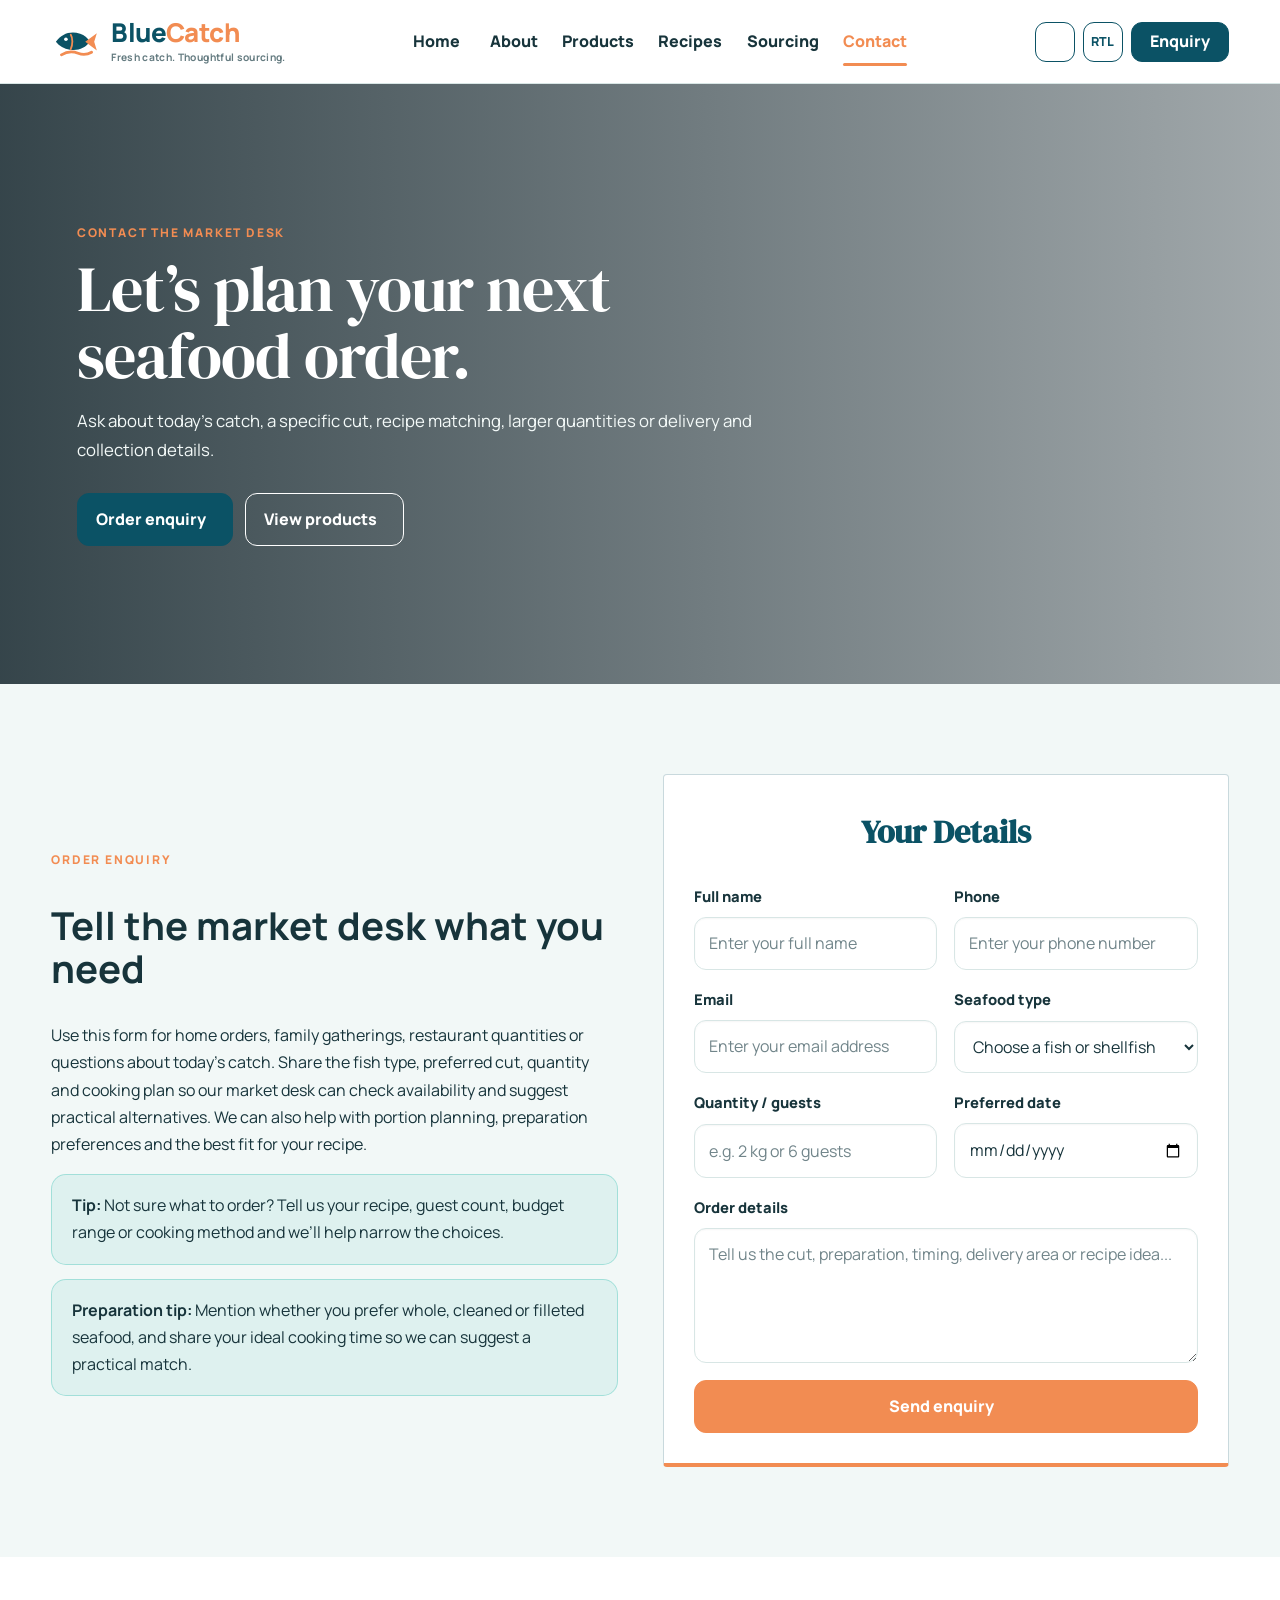
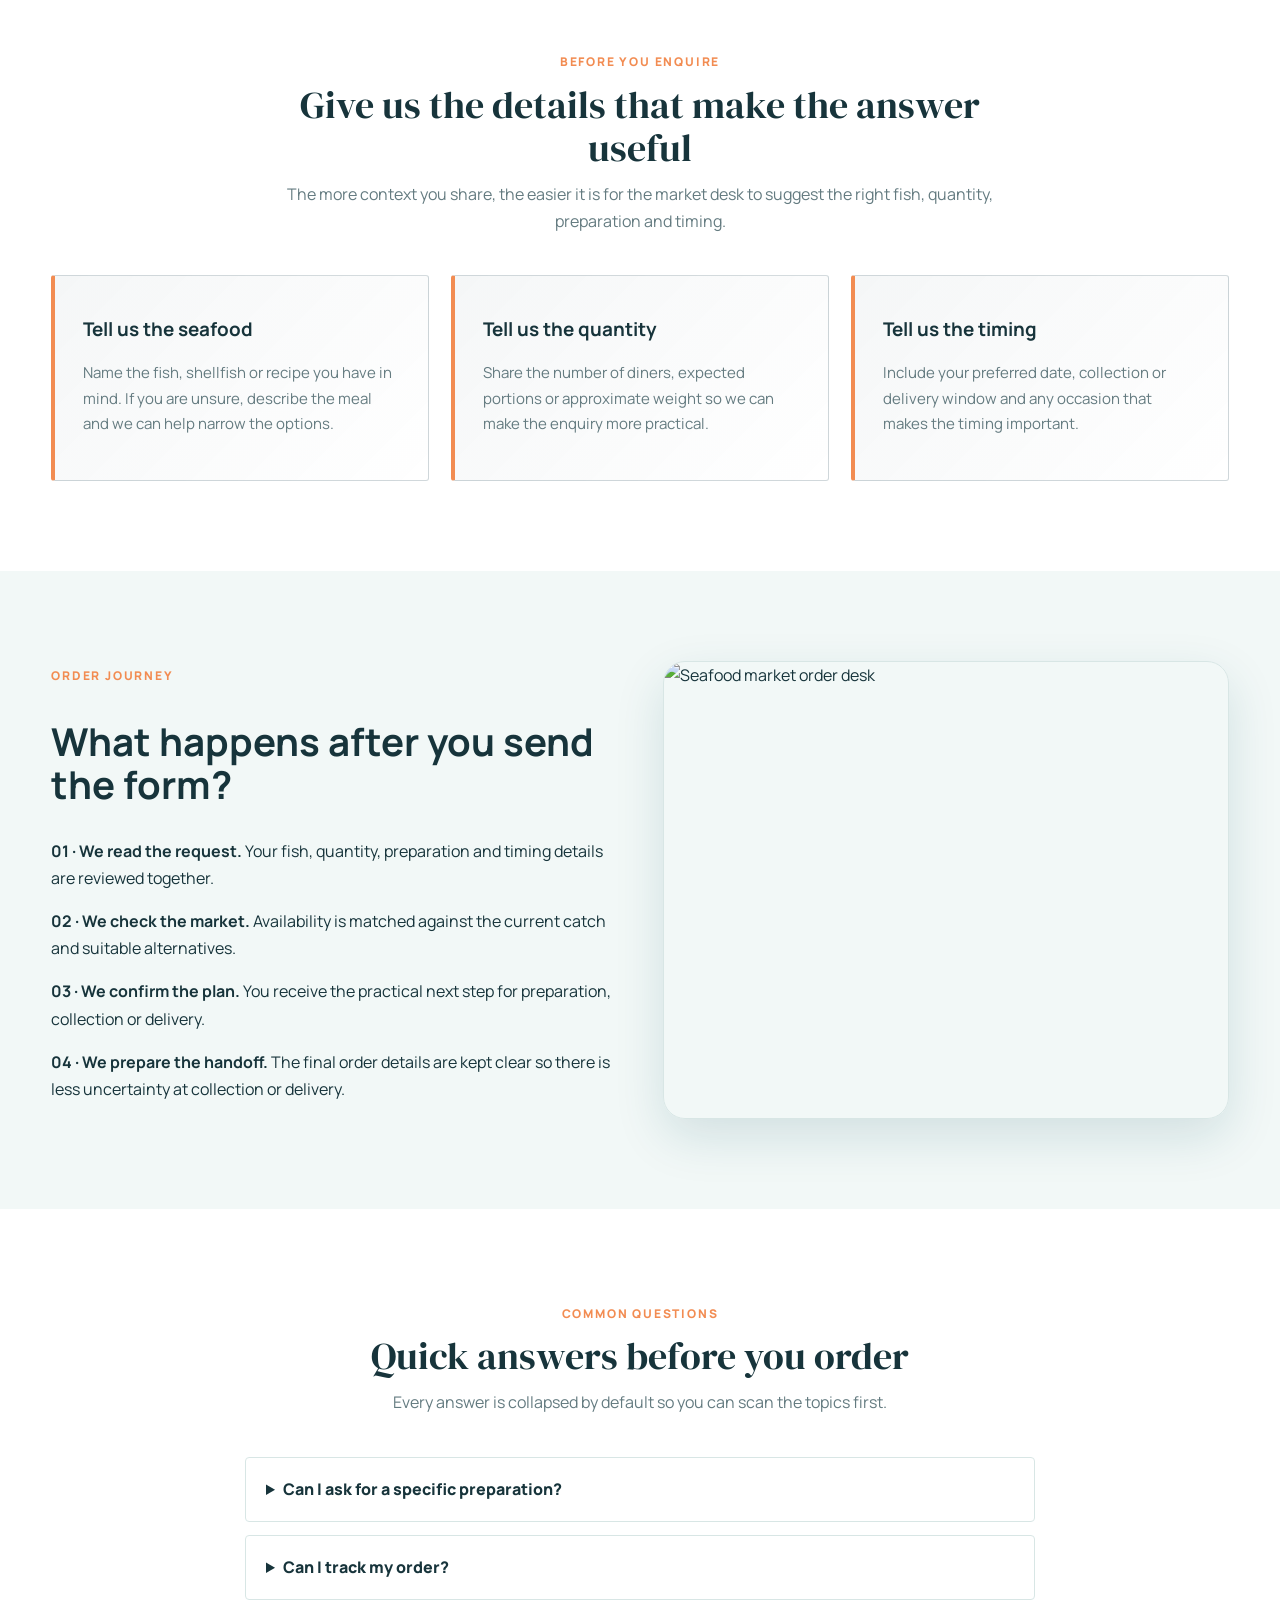
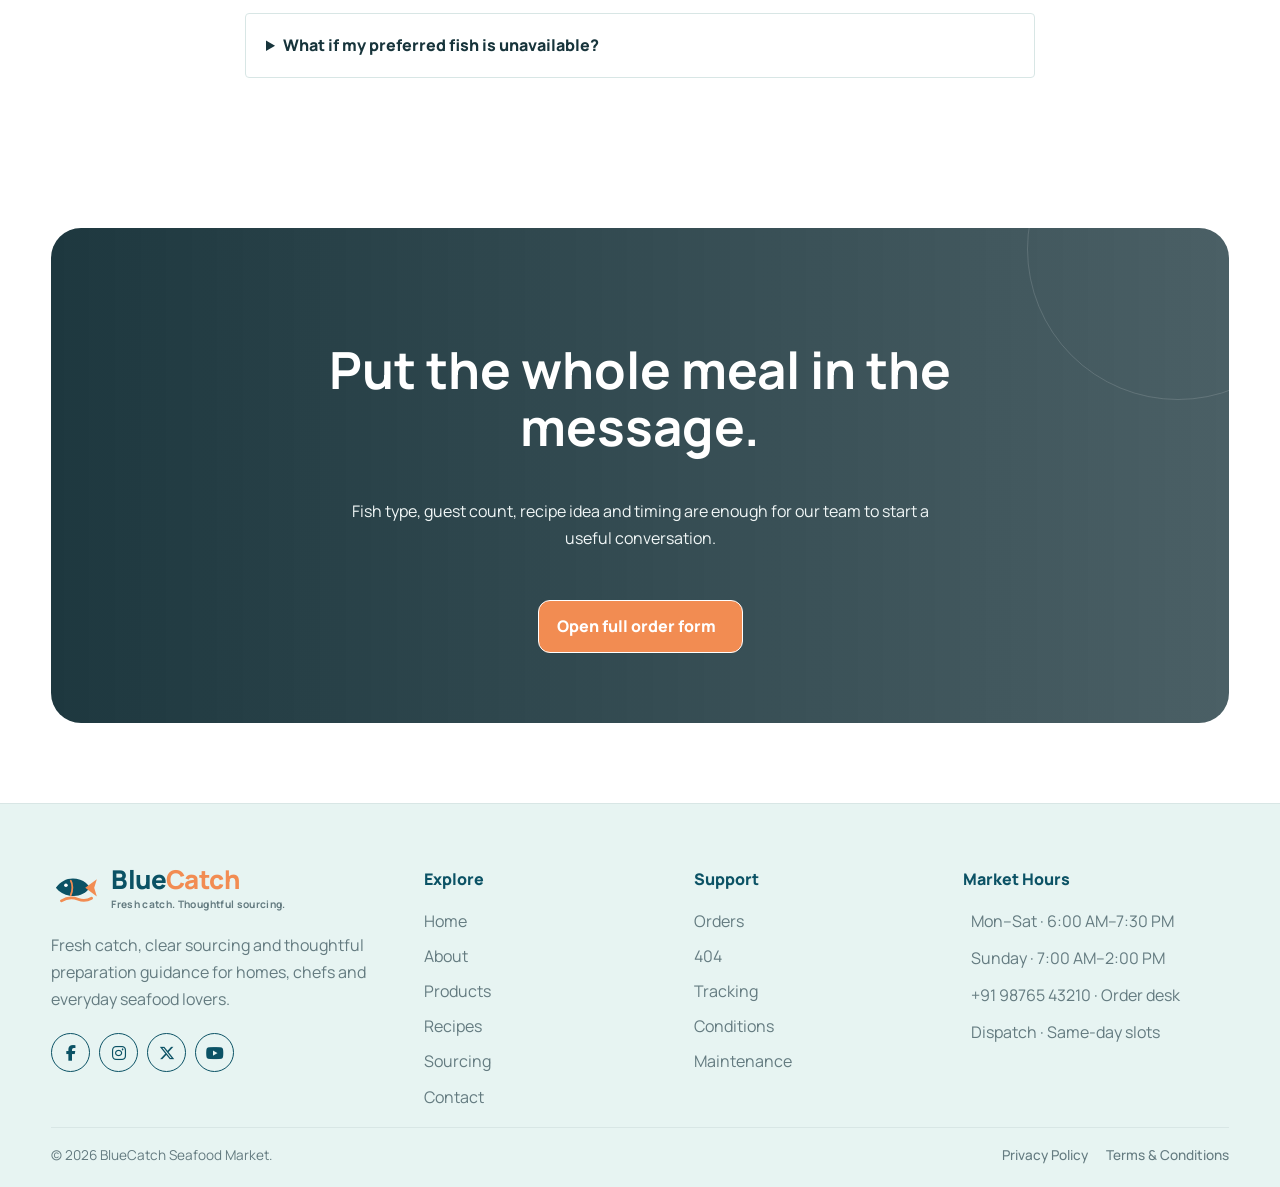
==== contact.html @ 833cfbc2 "first commit" ====
<!doctype html><html lang="en"><head><meta charset="utf-8"><meta name="viewport" content="width=device-width,initial-scale=1"><title>Contact and Enquiry | BlueCatch</title><meta name="description" content="BlueCatch fresh seafood and fish market."><link rel="preconnect" href="https://fonts.googleapis.com"><link href="https://fonts.googleapis.com/css2?family=Manrope:wght@400;500;600;700;800&family=DM+Serif+Display&display=swap" rel="stylesheet"><link rel="stylesheet" href="https://cdnjs.cloudflare.com/ajax/libs/font-awesome/6.7.2/css/all.min.css"><link rel="stylesheet" href="contact.css"></head><body><header class="site-header"><div class="container navbar">
<a class="brand" href="index.html" aria-label="BlueCatch home"><span class="logo-mark" aria-hidden="true"><svg class="brand-fish" viewBox="0 0 72 52" role="img" aria-label="BlueCatch fish and wave"><path d="M7 25.8C15.4 14.2 27.8 9.5 42 14.1C48.1 16 52.6 20 56 25.8C49.5 34.8 39.1 39.1 27.2 37.2C18.8 35.9 11.9 31.9 7 25.8Z" fill="var(--primary)"/><path d="M49.3 25.8L66 13.5L62.2 25.8L66 38.1Z" fill="var(--secondary)"/><circle cx="21.5" cy="22" r="2.6" fill="#fff"/><path d="M15 44.5C23 39.5 31.4 39.2 39 42.2C46.1 45 52.1 44.4 58.5 40.7" fill="none" stroke="var(--secondary)" stroke-width="4" stroke-linecap="round"/><path d="M28.5 15.5C31.5 20.4 31.5 29.5 28.4 36.4" fill="none" stroke="var(--secondary)" stroke-width="2.6" stroke-linecap="round"/></svg></span><span class="brand-copy"><span class="brand-name"><span class="brand-blue">Blue</span><span class="brand-catch">Catch</span></span><span class="brand-subtitle">Fresh catch. Thoughtful sourcing.</span></span></a>
<nav aria-label="Primary navigation"><ul class="nav-list"><li class="dropdown"><a class="nav-link dropbtn" href="index.html">Home <i data-lucide="chevron-down"></i></a><div class="dropdown-menu"><a href="index.html">Home 1</a><a href="home2.html">Home 2</a></div></li><li><a class="nav-link" href="about.html">About</a></li><li><a class="nav-link" href="products.html">Products</a></li><li><a class="nav-link" href="recipes.html">Recipes</a></li><li><a class="nav-link" href="sourcing.html">Sourcing</a></li><li><a class="nav-link" href="contact.html">Contact</a></li></ul></nav>
<div class="header-actions"><button class="icon-btn theme-only" data-theme aria-label="Switch to dark mode"><i data-lucide="moon"></i></button><button class="icon-btn rtl-only" data-rtl aria-label="Switch to RTL"><span class="rtl-text">RTL</span></button><a class="btn btn-primary desktop-only header-order" href="booking.html">Enquiry</a><button class="menu-btn" aria-label="Open menu"><i data-lucide="menu"></i></button></div></div>
<div class="mobile-menu"><a href="index.html">Home 1</a><a href="home2.html">Home 2</a><a href="about.html">About</a><a href="products.html">Products</a><a href="recipes.html">Recipes</a><a href="sourcing.html">Sourcing</a><a href="contact.html">Contact</a><a href="booking.html" class="btn btn-primary">Enquiry</a></div></header><section class="hero hero-left" style="background-image:url('https://images.unsplash.com/photo-1510130387422-82bed34b37e9?auto=format&fit=crop&w=1800&q=88')"><div class="container hero-content"><div class="eyebrow">Contact the market desk</div><h1>Let’s plan your next seafood order.</h1><p>Ask about today’s catch, a specific cut, recipe matching, larger quantities or delivery and collection details.</p><div class="actions"><a class="btn btn-primary" href="booking.html">Order enquiry <i data-lucide="arrow-right"></i></a><a class="btn btn-hero-outline" href="products.html">View products <i data-lucide="arrow-right"></i></a></div></div></section><section class="section alt"><div class="container grid-2"><div><div class="eyebrow">Order enquiry</div><h2>Tell the market desk what you need</h2><p>Use this form for home orders, family gatherings, restaurant quantities or questions about today’s catch. Share the fish type, preferred cut, quantity and cooking plan so our market desk can check availability and suggest practical alternatives. We can also help with portion planning, preparation preferences and the best fit for your recipe.</p><div class="notice"><strong>Tip:</strong> Not sure what to order? Tell us your recipe, guest count, budget range or cooking method and we’ll help narrow the choices.</div><div class="notice contact-tip-followup"><strong>Preparation tip:</strong> Mention whether you prefer whole, cleaned or filleted seafood, and share your ideal cooking time so we can suggest a practical match.</div></div><form class="card card-body contact-enquiry-form" action="#" method="post"><h3 class="form-title">Your Details</h3><div class="form-grid"><div class="form-group"><label for="name">Full name</label><input id="name" name="name" type="text" placeholder="Enter your full name" autocomplete="name" required></div><div class="form-group"><label for="phone">Phone</label><input id="phone" name="phone" type="tel" placeholder="Enter your phone number" autocomplete="tel" required></div><div class="form-group"><label for="email">Email</label><input id="email" name="email" type="email" placeholder="Enter your email address" autocomplete="email"></div><div class="form-group"><label for="type">Seafood type</label><select id="type" name="type"><option>Choose a fish or shellfish</option><option>Mackerel</option><option>Pomfret</option><option>Seabass</option><option>Prawns</option><option>Not sure yet</option></select></div><div class="form-group"><label for="qty">Quantity / guests</label><input id="qty" name="quantity" type="text" placeholder="e.g. 2 kg or 6 guests"></div><div class="form-group"><label for="date">Preferred date</label><input id="date" name="date" type="date"></div><div class="form-group full"><label for="message">Order details</label><textarea id="message" name="message" placeholder="Tell us the cut, preparation, timing, delivery area or recipe idea..."></textarea></div><div class="form-group full"><a class="btn btn-secondary" href="#">Send enquiry <i data-lucide="arrow-right"></i></a></div></div></form></div></section><section class="section"><div class="container"><div class="section-head center"><div class="eyebrow">Before you enquire</div><h2>Give us the details that make the answer useful</h2><p>The more context you share, the easier it is for the market desk to suggest the right fish, quantity, preparation and timing.</p></div><div class="grid-3"><div class="info-card"><i data-lucide="fish"></i><h3>Tell us the seafood</h3><p>Name the fish, shellfish or recipe you have in mind. If you are unsure, describe the meal and we can help narrow the options.</p></div><div class="info-card"><i data-lucide="users"></i><h3>Tell us the quantity</h3><p>Share the number of diners, expected portions or approximate weight so we can make the enquiry more practical.</p></div><div class="info-card"><i data-lucide="calendar-clock"></i><h3>Tell us the timing</h3><p>Include your preferred date, collection or delivery window and any occasion that makes the timing important.</p></div></div></div></section><section class="section alt" id="tracking"><div class="container grid-2"><div><div class="eyebrow">Order journey</div><h2>What happens after you send the form?</h2><div class="journey-list"><p><strong>01 · We read the request.</strong> Your fish, quantity, preparation and timing details are reviewed together.</p><p><strong>02 · We check the market.</strong> Availability is matched against the current catch and suitable alternatives.</p><p><strong>03 · We confirm the plan.</strong> You receive the practical next step for preparation, collection or delivery.</p><p><strong>04 · We prepare the handoff.</strong> The final order details are kept clear so there is less uncertainty at collection or delivery.</p></div></div><div class="media"><img class="media-img" src="https://images.unsplash.com/photo-1515003197210-e0cd71810b5f?auto=format&fit=crop&w=1400&q=88" alt="Seafood market order desk" loading="lazy"></div></div></section><section class="section" id="conditions"><div class="container"><div class="section-head center"><div class="eyebrow">Common questions</div><h2>Quick answers before you order</h2><p>Every answer is collapsed by default so you can scan the topics first.</p></div><div class="faq"><details><summary>Can I ask for a specific preparation?</summary><p>Yes. Include whole, cleaned, portioned or filleted preferences in the enquiry. Availability depends on the day’s supply and fish type.</p></details><details><summary>Can I track my order?</summary><p>After confirmation, use the order details supplied by the market desk for the relevant collection or delivery update.</p></details><details><summary>What if my preferred fish is unavailable?</summary><p>We can suggest a similar option based on texture, cooking method and budget, so you have a useful alternative rather than a dead end.</p></details></div></div></section><section class="cta contact-cta-section"><div class="container"><div class="cta-box contact-cta"><div><h2>Put the whole meal in the message.</h2><p>Fish type, guest count, recipe idea and timing are enough for our team to start a useful conversation.</p></div><a class="btn btn-secondary" href="booking.html">Open full order form <i data-lucide="arrow-right"></i></a></div></div></section><footer class="site-footer"><div class="container"><div class="footer-grid">
<div class="footer-brand"><a class="brand" href="index.html"><span class="logo-mark" aria-hidden="true"><svg class="brand-fish" viewBox="0 0 72 52" role="img" aria-label="BlueCatch fish and wave"><path d="M7 25.8C15.4 14.2 27.8 9.5 42 14.1C48.1 16 52.6 20 56 25.8C49.5 34.8 39.1 39.1 27.2 37.2C18.8 35.9 11.9 31.9 7 25.8Z" fill="var(--primary)"/><path d="M49.3 25.8L66 13.5L62.2 25.8L66 38.1Z" fill="var(--secondary)"/><circle cx="21.5" cy="22" r="2.6" fill="#fff"/><path d="M15 44.5C23 39.5 31.4 39.2 39 42.2C46.1 45 52.1 44.4 58.5 40.7" fill="none" stroke="var(--secondary)" stroke-width="4" stroke-linecap="round"/><path d="M28.5 15.5C31.5 20.4 31.5 29.5 28.4 36.4" fill="none" stroke="var(--secondary)" stroke-width="2.6" stroke-linecap="round"/></svg></span><span class="brand-copy"><span class="brand-name"><span class="brand-blue">Blue</span><span class="brand-catch">Catch</span></span><span class="brand-subtitle">Fresh catch. Thoughtful sourcing.</span></span></a><p>Fresh catch, clear sourcing and thoughtful preparation guidance for homes, chefs and everyday seafood lovers.</p><div class="socials"><a href="#" aria-label="Facebook"><i class="fa-brands fa-facebook-f"></i></a><a href="#" aria-label="Instagram"><i class="fa-brands fa-instagram"></i></a><a href="#" aria-label="X"><i class="fa-brands fa-x-twitter"></i></a><a href="#" aria-label="YouTube"><i class="fa-brands fa-youtube"></i></a></div></div>
<div><div class="footer-title">Explore</div><ul class="footer-links"><li><a href="index.html">Home</a></li><li><a href="about.html">About</a></li><li><a href="products.html">Products</a></li><li><a href="recipes.html">Recipes</a></li><li><a href="sourcing.html">Sourcing</a></li><li><a href="contact.html">Contact</a></li></ul></div>
<div><div class="footer-title">Support</div><ul class="footer-links"><li><a href="booking.html">Orders</a></li><li><a href="404.html">404</a></li><li><a href="contact.html#tracking">Tracking</a></li><li><a href="contact.html#conditions">Conditions</a></li><li><a href="maintenance.html">Maintenance</a></li></ul></div>
<div><div class="footer-title">Market Hours</div><ul class="footer-links hours"><li><i data-lucide="sunrise"></i> Mon–Sat · 6:00 AM–7:30 PM</li><li><i data-lucide="sun"></i> Sunday · 7:00 AM–2:00 PM</li><li><i data-lucide="phone"></i> +91 98765 43210 · Order desk</li><li><i data-lucide="clock-3"></i> Dispatch · Same-day slots</li></ul></div></div>
<div class="footer-bottom"><span>© <span data-year></span> BlueCatch Seafood Market.</span><span class="footer-policy-links"><a href="privacy-policy.html">Privacy Policy</a><a href="terms-conditions.html">Terms &amp; Conditions</a></span></div></div></footer><script src="https://unpkg.com/lucide@latest/dist/umd/lucide.js"></script><script src="script.js"></script></body></html>
---- contact.css ----
:root{--primary:#082B45;--secondary:#16A6A0;--surface:#EAF4F3;--white:#fff;--ink:#17313a;--muted:#63767c;--border:#d5e3e1;--dark:#0B2029;--dark-bg:#09171d;--dark-surface:#0d252d;--dark-card:#102a33;--dark-border:#24434c;--dark-muted:#b8c9cc;--cta-text:#cfe0e2;--hero-text:#d7e6e8;--hero-soft:#edf7f5;--dark-text:#eef7f5;--shadow:0 18px 50px rgba(23,74,126,.12);--radius:22px;--transition:.3s ease}
*{box-sizing:border-box}html{scroll-behavior:smooth}body{margin:0;font-family:Manrope,system-ui,sans-serif;color:var(--ink);background:var(--white);line-height:1.7}body.dark{background:var(--dark-bg);color:var(--dark-text)}a{color:inherit;text-decoration:none}img{width:100%;display:block;object-fit:cover}button,input,textarea,select{font:inherit}.container{width:min(92%,1240px);margin:auto}.site-header{position:sticky;top:0;z-index:1000;background:rgba(255,255,255,.96);backdrop-filter:blur(15px);border-bottom:1px solid var(--border)}body.dark .site-header{background:rgba(9,23,29,.96)}.navbar{min-height:78px;display:grid;grid-template-columns:auto 1fr auto;align-items:center;gap:28px}.brand{display:inline-flex;align-items:center;gap:11px;font-weight:800}.logo-mark{width:42px;height:42px;border-radius:13px;background:var(--primary);color:var(--white);display:grid;place-items:center;flex:none;box-shadow:0 8px 20px rgba(23,74,126,.18)}.logo-mark svg{width:23px;height:23px;stroke-width:2.4}.brand-name{font-size:1.3rem;letter-spacing:-.5px;color:var(--primary)}.brand-name span{color:var(--secondary)}body.dark .brand-name{color:var(--white)}nav{min-width:0}.nav-list{list-style:none;margin:0;padding:0;display:flex;justify-content:center;align-items:center;gap:.65rem;width:100%}.nav-list>li{position:relative}.nav-link{position:relative;display:inline-flex;align-items:center;gap:5px;padding:28px 5px;font-weight:800;color:var(--ink);white-space:nowrap}body.dark .nav-link{color:var(--hero-soft)}.nav-link::after{content:"";position:absolute;left:5px;right:5px;bottom:17px;height:3px;border-radius:4px;background:var(--secondary);transform:scaleX(0);transform-origin:center;transition:var(--transition)}.nav-link:hover,.nav-link.active{color:var(--secondary)}.nav-link:hover::after,.nav-link.active::after{transform:scaleX(1)}.dropdown-menu{position:absolute;top:72px;left:50%;transform:translate(-50%,-8px);width:155px;padding:8px;background:var(--white);border:1px solid var(--border);border-radius:15px;box-shadow:var(--shadow);opacity:0;visibility:hidden;transition:var(--transition)}.dropdown:hover .dropdown-menu{opacity:1;visibility:visible;transform:translate(-50%,0)}.dropdown-menu a{display:block;padding:10px 12px;border-radius:9px;font-weight:800;text-align:center;font-size:.9rem}.dropdown-menu a:hover{background:var(--surface);color:var(--secondary)}.header-actions{display:flex;align-items:center;gap:9px;direction:ltr}.icon-btn{height:40px;min-width:40px;border:1.5px solid var(--primary);border-radius:11px;background:transparent;color:var(--primary);display:inline-flex;align-items:center;justify-content:center;gap:5px;cursor:pointer;transition:var(--transition);font-weight:800;padding:0 9px}.icon-btn svg{width:18px;height:18px}.icon-btn:hover{background:var(--secondary);border-color:var(--secondary);color:var(--white)}.toggle-label{font-size:.75rem}.btn{display:inline-flex;align-items:center;justify-content:center;gap:8px;border:1.5px solid transparent;border-radius:12px;padding:12px 18px;font-weight:800;transition:var(--transition);cursor:pointer}.btn svg{width:17px}.btn-primary{background:var(--primary);color:var(--white);border-color:var(--primary)}.btn-primary:hover{background:var(--secondary);border-color:var(--secondary);transform:translateY(-2px)}.btn-secondary{background:var(--secondary);color:var(--white);border-color:var(--secondary)}.btn-secondary:hover{background:var(--primary);border-color:var(--primary);transform:translateY(-2px)}.menu-btn{display:none;height:40px;width:40px;border:1px solid var(--border);background:transparent;border-radius:11px;color:var(--primary)}.mobile-menu{display:none}.hero{min-height:600px;display:grid;place-items:center;background-size:cover;background-position:center;position:relative;color:var(--white);overflow:hidden}.hero::before{content:"";position:absolute;inset:0;background:linear-gradient(90deg,rgba(9,28,35,.82),rgba(9,28,35,.38))}.hero-content{position:relative;z-index:1;text-align:center;max-width:820px;padding:70px 0}.hero h1{font-family:"DM Serif Display",serif;font-weight:400;font-size:clamp(2.7rem,5vw,5rem);line-height:1.05;letter-spacing:-1px;margin:12px 0 18px}.hero p{max-width:720px;margin:0 auto 28px;color:var(--hero-soft);font-size:1.05rem}.eyebrow{display:inline-flex;align-items:center;gap:7px;color:var(--secondary);font-weight:800;text-transform:uppercase;letter-spacing:1.8px;font-size:.75rem}.eyebrow svg{width:17px}.actions{display:flex;justify-content:center;gap:12px;flex-wrap:wrap}.section{padding:90px 0}.section.alt{background:var(--surface)}body.dark .section.alt{background:var(--dark-surface)}.section-head{max-width:740px;margin-bottom:40px}.section-head.center{margin-left:auto;margin-right:auto;text-align:center}.section-head h2{font-family:"DM Serif Display",serif;font-weight:400;font-size:clamp(2rem,3.6vw,3.2rem);line-height:1.1;margin:8px 0 12px}.section-head p{color:var(--muted);margin:0}body.dark .section-head p{color:var(--dark-muted)}.grid-2{display:grid;grid-template-columns:1fr 1fr;gap:45px;align-items:center}.grid-3{display:grid;grid-template-columns:repeat(3,1fr);gap:22px}.grid-4{display:grid;grid-template-columns:repeat(4,1fr);gap:20px}.card,.feature,.step,.stat,.info-card{background:var(--white);border:1px solid var(--border);border-radius:var(--radius);overflow:hidden;box-shadow:0 8px 28px rgba(23,74,126,.06);transition:var(--transition)}body.dark .card,body.dark .feature,body.dark .step,body.dark .stat,body.dark .info-card{background:var(--dark-card);border-color:var(--dark-border)}.card:hover,.feature:hover,.step:hover,.stat:hover,.info-card:hover{transform:translateY(-7px);border-color:var(--secondary);box-shadow:var(--shadow)}.card-img{height:125px}.card-body{padding:24px}.card h3,.feature h3,.step h3,.info-card h3{margin:9px 0 8px;font-size:1.18rem}.card p,.feature p,.step p,.info-card p{color:var(--muted);font-size:.94rem}body.dark .card p,body.dark .feature p,body.dark .step p,body.dark .info-card p{color:var(--dark-muted)}.badge{display:inline-flex;background:rgba(25,181,165,.12);color:var(--secondary);padding:5px 10px;border-radius:30px;font-size:.72rem;font-weight:800}.text-link{display:inline-flex;align-items:center;gap:5px;margin-top:13px;color:var(--secondary);font-weight:800}.text-link svg{width:15px}.media{border-radius:var(--radius);overflow:hidden;border:1px solid var(--border);box-shadow:var(--shadow)}.media-img{height:100%;min-height:360px}.feature,.step,.stat,.info-card{padding:28px}.feature-icon{width:50px;height:50px;display:grid;place-items:center;border-radius:14px;background:rgba(25,181,165,.12);color:var(--secondary);margin-bottom:15px}.feature-icon svg{width:23px}.process{display:grid;grid-template-columns:repeat(4,1fr);gap:18px}.step{border-top:4px solid var(--secondary)}.step-number{font-size:.75rem;font-weight:900;color:var(--secondary);letter-spacing:1px}.stats{display:grid;grid-template-columns:repeat(4,1fr);gap:18px}.stat{text-align:center}.stat strong{display:block;color:var(--secondary);font-size:2rem}.stat span{color:var(--muted);font-weight:700}.quote{padding:28px 30px;border-left:4px solid var(--secondary);background:var(--surface);border-radius:0 18px 18px 0}body.dark .quote{background:var(--dark-card)}.cta{padding:75px 0}.cta-box{padding:55px;border-radius:30px;background:var(--primary);color:var(--white);display:flex;align-items:center;justify-content:space-between;gap:30px;position:relative;overflow:hidden}.cta-box p{color:var(--cta-text);max-width:620px}.cta-box::after{content:"";position:absolute;width:300px;height:300px;border:1px solid rgba(255,255,255,.14);border-radius:50%;right:-100px;top:-130px}.site-footer{background:var(--surface);border-top:1px solid var(--border);padding:62px 0 20px}.footer-grid{display:grid;grid-template-columns:1.45fr 1fr 1fr 1.15fr;gap:38px}.footer-brand p{max-width:360px;color:var(--muted);margin:15px 0 20px}.footer-title{font-weight:900;color:var(--primary);margin-bottom:14px}body.dark .footer-title{color:var(--white)}.footer-links{list-style:none;padding:0;margin:0;display:grid;gap:8px}.footer-links a,.hours li{color:var(--muted);transition:var(--transition)}.footer-links a:hover{color:var(--secondary);padding-left:4px}.hours{list-style:none;padding:0;margin:0;display:grid;gap:10px}.hours li{display:flex;align-items:flex-start;gap:8px}.hours svg{width:17px;min-width:17px;color:var(--secondary);margin-top:4px}.socials{display:flex;gap:9px}.socials a{width:39px;height:39px;border:1px solid var(--primary);border-radius:50%;display:grid;place-items:center;color:var(--primary);transition:var(--transition)}.socials a:hover{background:var(--secondary);border-color:var(--secondary);color:var(--white);transform:translateY(-3px)}body.dark .socials a{color:var(--white);border-color:var(--white)}.footer-legal{display:flex;gap:18px;justify-content:flex-end;margin-top:30px;padding-top:18px;border-top:1px solid var(--border);font-size:.88rem;color:var(--muted)}.footer-legal a:hover{color:var(--secondary)}.footer-bottom{margin-top:16px;padding-top:16px;border-top:1px solid var(--border);display:flex;justify-content:space-between;color:var(--muted);font-size:.85rem}.form-grid{display:grid;grid-template-columns:1fr 1fr;gap:17px}.form-group{display:grid;gap:7px}.form-group.full{grid-column:1/-1}label{font-weight:800;font-size:.9rem}input,select,textarea{width:100%;padding:13px 14px;border:1px solid var(--border);border-radius:12px;background:var(--white);color:var(--ink);outline:none}body.dark input,body.dark select,body.dark textarea{background:var(--dark-card);color:var(--white)}input:focus,select:focus,textarea:focus{border-color:var(--secondary);box-shadow:0 0 0 3px rgba(25,181,165,.13)}textarea{min-height:145px;resize:vertical}.faq{display:grid;gap:13px}.faq details{border:1px solid var(--border);border-radius:16px;padding:18px 20px;background:var(--white);transition:var(--transition)}body.dark .faq details{background:var(--dark-card)}.faq details:hover{border-color:var(--secondary)}.faq summary{font-weight:800;cursor:pointer}.notice{padding:17px 20px;background:rgba(25,181,165,.09);border:1px solid rgba(25,181,165,.3);border-radius:15px}.article-img{height:130px}.premium-hero{min-height:600px;background-size:cover;background-position:center;position:relative;color:var(--white);overflow:hidden}.premium-hero::before{content:"";position:absolute;inset:0;background:linear-gradient(90deg,rgba(9,28,35,.96),rgba(9,28,35,.55))}.premium-hero .container{min-height:600px;display:grid;grid-template-columns:1fr .9fr;gap:55px;align-items:center;position:relative;z-index:1}.premium-copy h1{font-family:"DM Serif Display",serif;font-weight:400;font-size:clamp(3rem,5vw,5.5rem);line-height:1.02;margin:13px 0 20px}.premium-copy p{max-width:620px;color:var(--hero-text);font-size:1.05rem}.premium-image{border-radius:30px;overflow:hidden;border:5px solid rgba(255,255,255,.13);box-shadow:0 30px 80px rgba(0,0,0,.35)}.premium-image img{height:500px}.check-list{list-style:none;padding:0;margin:25px 0;display:grid;gap:13px}.check-list li{display:flex;gap:10px;align-items:flex-start}.check-list svg{color:var(--secondary);min-width:19px;margin-top:5px}.hero-left .hero-content{text-align:left;margin-left:0;margin-right:auto}.hero-left .hero-content p{margin-left:0}.hero-left .actions{justify-content:flex-start}.two-column-cards{display:grid;grid-template-columns:1fr 1fr;gap:20px}.mini-card{padding:24px;border:1px solid var(--border);border-radius:18px;background:var(--white);transition:var(--transition)}body.dark .mini-card{background:var(--dark-card)}.mini-card:hover{transform:translateY(-5px);border-color:var(--secondary)}.mini-card svg{color:var(--secondary)}.booking-shell{min-height:100vh;background:linear-gradient(135deg,var(--surface),var(--white));display:grid;place-items:center;padding:40px 20px}body.dark .booking-shell{background:var(--dark-bg)}.booking-card{width:min(100%,900px);background:var(--white);border:1px solid var(--border);border-radius:28px;box-shadow:var(--shadow);padding:35px}body.dark .booking-card{background:var(--dark-card)}.booking-top{display:flex;justify-content:flex-end;margin-bottom:10px}.booking-logo{display:flex;justify-content:center;margin-bottom:25px}.booking-logo .brand{font-size:1.35rem}.legal-copy{max-width:880px;margin:auto}.legal-copy h2{margin-top:35px}.error-wrap{min-height:70vh;display:grid;place-items:center;text-align:center}.error-code{font-family:"DM Serif Display",serif;font-size:clamp(6rem,15vw,11rem);line-height:1;color:var(--secondary)}
@media(max-width:1024px){.container{width:min(94%,1000px)}.navbar{grid-template-columns:auto 1fr auto;gap:15px}.nav-list{gap:.65rem}.nav-link{padding-left:3px;padding-right:3px}.nav-link::after{left:3px;right:3px}.grid-4{grid-template-columns:repeat(2,1fr)}.process{grid-template-columns:repeat(2,1fr)}.footer-grid{grid-template-columns:repeat(2,1fr)}}
@media(max-width:768px){.navbar{min-height:70px}nav{display:none}.desktop-only{display:none}.menu-btn{display:grid;place-items:center}.mobile-menu{display:grid;position:absolute;left:3%;right:3%;top:74px;padding:12px;background:var(--white);border:1px solid var(--border);border-radius:18px;box-shadow:var(--shadow);opacity:0;visibility:hidden;transform:translateY(-8px);transition:var(--transition)}body.dark .mobile-menu{background:var(--dark-card)}.mobile-menu.open{opacity:1;visibility:visible;transform:none}.mobile-menu a{padding:11px 12px;border-radius:10px;font-weight:800}.mobile-menu a:hover{background:var(--surface);color:var(--secondary)}.hero,.premium-hero,.premium-hero .container{min-height:540px}.hero-content{padding:55px 0}.section{padding:70px 0}.grid-2{grid-template-columns:1fr;gap:30px}.grid-3{grid-template-columns:1fr 1fr}.grid-4,.stats{grid-template-columns:1fr 1fr}.process{grid-template-columns:1fr 1fr}.cta-box{padding:40px;flex-direction:column;align-items:flex-start}.footer-grid{grid-template-columns:1fr 1fr}.footer-bottom,.footer-legal{flex-direction:column;align-items:flex-start}.premium-hero .container{grid-template-columns:1fr;padding-top:45px;padding-bottom:45px}.premium-image{order:-1}.premium-image img{height:320px}.form-grid{grid-template-columns:1fr}.form-group.full{grid-column:auto}.hero-left .hero-content{text-align:center;margin:auto}.hero-left .hero-content p{margin-left:auto}.hero-left .actions{justify-content:center}.two-column-cards{grid-template-columns:1fr}}
@media(max-width:360px){.container{width:92%}.brand-name{font-size:1.05rem}.logo-mark{width:38px;height:38px}.toggle-label{display:none}.hero,.premium-hero,.premium-hero .container{min-height:500px}.hero h1,.premium-copy h1{font-size:2.5rem}.hero p{font-size:.94rem}.actions,.btn{width:100%}.grid-3,.grid-4,.stats,.process{grid-template-columns:1fr}.card-img,.article-img{height:125px}.section{padding:55px 0}.cta-box{padding:30px 23px}.footer-grid{grid-template-columns:1fr}.premium-image img{height:250px}.booking-card{padding:23px}}

.is-visible{animation:rise .65s ease both}@keyframes rise{from{opacity:0;transform:translateY(24px)}to{opacity:1;transform:none}}

/* BlueCatch final consistency pass */
.card > .media-img,.card > .article-img{height:132px;min-height:132px;object-fit:cover;}
.card-body{padding:20px;}
.card,.feature,.step,.stat,.info-card,.mini-card{border:1px solid var(--border);}
.theme-only,.rtl-only{min-width:40px;width:40px;padding:0;}
.theme-only .toggle-label{display:none;}
.rtl-only svg{display:none;}
.rtl-only .rtl-text{font-size:.78rem;font-weight:900;letter-spacing:.3px;}
.nav-list{justify-content:center;gap:.65rem;}
.dropdown-menu{width:132px;top:70px;left:50%;}
.site-footer{background:#E7F4F2;}
body.dark .site-footer{background:var(--dark-surface);}
.brand{gap:10px;}
.logo-mark{width:42px;height:42px;}
.brand-name{color:var(--primary)!important;font-size:1.3rem;letter-spacing:-.4px;}
.footer-brand .brand-name{color:var(--primary)!important;}
body.dark .brand-name,body.dark .footer-brand .brand-name{color:var(--white)!important;}
.footer-bottom a{color:var(--primary);font-weight:800;}
.footer-policy-links{display:flex;gap:18px;flex-wrap:wrap;}
.footer-bottom a:hover{color:var(--secondary);}
.hero-left .hero-content{padding-left:58px;}
@media(max-width:1024px){.hero-left .hero-content{padding-left:40px;}}
@media(max-width:768px){.nav-list{gap:.35rem;}.hero-left .hero-content{padding-left:20px;padding-right:20px;}.footer-policy-links{gap:12px;}}
@media(max-width:360px){.hero-left .hero-content{padding-left:10px;padding-right:10px;}.theme-only,.rtl-only{width:38px;min-width:38px;}}

.hero-left .hero-content{padding-left:72px;padding-right:25px;}
@media(max-width:1024px){.hero-left .hero-content{padding-left:50px;}}
@media(max-width:768px){.hero-left .hero-content{padding-left:22px;padding-right:22px;}}

/* ===== BlueCatch final consistency pass ===== */
:root{--primary:#082B45;--secondary:#16A6A0;}
.brand-name{display:inline-flex;align-items:center;gap:0;color:var(--primary)!important;}
.brand-name .brand-blue{color:var(--primary)!important;}
.brand-name .brand-catch{color:var(--secondary)!important;}
body.dark .brand-name,body.dark .brand-name .brand-blue{color:var(--primary)!important;}
body.dark .brand-name .brand-catch{color:var(--secondary)!important;}
.logo-mark{background:linear-gradient(135deg,var(--primary) 0 52%,var(--secondary) 52% 100%)!important;color:#fff!important;}
.logo-mark svg{color:#fff!important;stroke:#fff!important;}
.nav-list{gap:.8rem!important;}
.header-actions{gap:8px!important;}
.header-order{height:40px!important;min-height:40px!important;padding:0 16px!important;border-radius:11px!important;white-space:nowrap;}
.icon-btn{height:40px!important;min-width:40px!important;width:40px!important;padding:0!important;border-color:var(--primary)!important;color:var(--primary)!important;background:transparent!important;}
.icon-btn:hover{border-color:var(--secondary)!important;background:var(--secondary)!important;color:#fff!important;}
body.dark .icon-btn,body.dark .booking-card .icon-btn{border-color:var(--secondary)!important;color:var(--secondary)!important;background:rgba(22,166,160,.08)!important;}
body.dark .icon-btn:hover,body.dark .booking-card .icon-btn:hover{border-color:var(--secondary)!important;background:var(--secondary)!important;color:#fff!important;}
.rtl-only .rtl-text{color:inherit!important;}
.card > .media-img,.card > .article-img{height:160px!important;min-height:160px!important;object-fit:cover;}
.footer-policy-links a{color:var(--muted)!important;font-weight:500!important;}
.footer-policy-links a:hover{color:var(--secondary)!important;}
body.dark .footer-policy-links a{color:var(--dark-muted)!important;}
body.dark input,body.dark select,body.dark textarea{background:#173944!important;color:#fff!important;border-color:#3e6973!important;color-scheme:dark;}
body.dark input::placeholder,body.dark textarea::placeholder{color:#bcd0d4!important;opacity:1;}
body.dark input[type="date"]::-webkit-calendar-picker-indicator{filter:brightness(0) invert(1);opacity:1;}
body.dark select{color-scheme:dark;}
body.dark select option{background:#173944;color:#fff;}
body.dark .form-group svg{color:#fff!important;stroke:#fff!important;}
@media(max-width:1024px){.nav-list{gap:.72rem!important;}}
@media(max-width:768px){.nav-list{gap:.55rem!important;}.card > .media-img,.card > .article-img{height:145px!important;min-height:145px!important;}}
@media(max-width:360px){.card > .media-img,.card > .article-img{height:140px!important;min-height:140px!important;}}

/* BlueCatch visual update */
:root{
  --primary:#082B45;
  --secondary:#16A6A0;
  --dark-bg:#111111;
  --dark-surface:#181818;
  --dark-card:#202020;
  --dark-border:#3a3a3a;
  --dark-muted:#c4c4c4;
  --dark-text:#f5f5f5;
}
body.dark{background:#111!important;color:#f5f5f5!important}
body.dark .site-header{background:rgba(17,17,17,.97)!important;border-color:#3a3a3a!important}
body.dark .mobile-menu{background:#202020!important;border-color:#3a3a3a!important}
body.dark .section.alt{background:#181818!important}
body.dark .card,body.dark .feature,body.dark .step,body.dark .stat,body.dark .info-card,body.dark .mini-card,body.dark .faq details{background:#202020!important;border-color:#3a3a3a!important}
body.dark .site-footer{background:#181818!important;border-color:#3a3a3a!important}
body.dark .nav-link{color:#f5f5f5!important}
body.dark .nav-link:hover,body.dark .nav-link.active{color:var(--secondary)!important}
body.dark .theme-only,body.dark .rtl-only{border-color:#fff!important;color:#fff!important;background:transparent!important}
body.dark .theme-only svg{stroke:#fff!important;color:#fff!important}
body.dark .rtl-only .rtl-text{color:#fff!important}
body.dark .header-order{border-color:#fff!important;color:#fff!important;background:transparent!important}
body.dark .header-order:hover{border-color:var(--secondary)!important;background:var(--secondary)!important;color:#fff!important}
/* card image height */
.card > .media-img,.card > .article-img{height:178px!important;min-height:178px!important;object-fit:cover}
@media(max-width:768px){.card > .media-img,.card > .article-img{height:158px!important;min-height:158px!important}}
@media(max-width:360px){.card > .media-img,.card > .article-img{height:150px!important;min-height:150px!important}}
/* all card icons use primary */
.feature-icon,.feature-icon svg,.info-card > svg,.mini-card > svg,.info-card i,.mini-card i{color:var(--primary)!important;stroke:var(--primary)!important}
body.dark .feature-icon,body.dark .feature-icon svg,body.dark .info-card > svg,body.dark .mini-card > svg,body.dark .info-card i,body.dark .mini-card i{color:var(--primary)!important;stroke:var(--primary)!important}
.feature-icon{background:rgba(23,74,126,.09)!important}
/* hero buttons */
.hero .actions .btn-primary,.premium-hero .actions .btn-primary{background:var(--primary)!important;border-color:var(--primary)!important;color:#fff!important}
.hero .actions .btn-primary:hover,.premium-hero .actions .btn-primary:hover{background:var(--secondary)!important;border-color:var(--secondary)!important}
.hero .actions .btn-hero-outline,.premium-hero .actions .btn-hero-outline{background:transparent!important;border-color:#fff!important;color:#fff!important}
.hero .actions .btn-hero-outline:hover,.premium-hero .actions .btn-hero-outline:hover{background:var(--secondary)!important;border-color:var(--secondary)!important;color:#fff!important}
.premium-copy .actions{justify-content:flex-start!important}
/* consistent controls */
.nav-list{gap:.9rem!important}
.header-actions{gap:8px!important}
.header-order{height:40px!important;min-height:40px!important}
/* booking controls */
.booking-top{gap:12px!important;position:relative;z-index:3;margin-bottom:18px!important}
.booking-top .theme-only,.booking-top .rtl-only{height:40px!important;min-height:40px!important;width:40px!important;min-width:40px!important}
body.dark .booking-top .theme-only,body.dark .booking-top .rtl-only{border-color:#fff!important;color:#fff!important;background:transparent!important}
body.dark .booking-top .theme-only svg{stroke:#fff!important;color:#fff!important}
body.dark .booking-top .rtl-only .rtl-text{color:#fff!important}
body.dark .booking-card{background:#202020!important;border-color:#3a3a3a!important}
body.dark input,body.dark select,body.dark textarea{background:#252525!important;color:#fff!important;border-color:#777!important;color-scheme:dark}
body.dark input::placeholder,body.dark textarea::placeholder{color:#d0d0d0!important}
body.dark input[type=date]::-webkit-calendar-picker-indicator{filter:brightness(0) invert(1)!important;opacity:1!important}
body.dark select option{background:#252525!important;color:#fff!important}
body.dark .form-group svg{color:#fff!important;stroke:#fff!important}


/* BlueCatch visual refresh — sea-glass + coral palette */
:root{--primary:#123B4A;--secondary:#E58B52;--brand-primary:#123B4A;--brand-secondary:#E58B52;--dark-bg:#101719;--dark-surface:#172326;--dark-card:#1d2c30;--dark-border:#35474b;--dark-muted:#c5d0d1;--dark-text:#f5f8f8}
.brand{direction:ltr!important;unicode-bidi:isolate!important;gap:10px!important}.brand-name{direction:ltr!important;unicode-bidi:isolate!important;white-space:nowrap!important;display:inline-flex!important;flex-direction:row!important}.logo-mark{background:transparent!important;border:0!important;box-shadow:none!important;color:var(--primary)!important;width:46px!important;height:38px!important;display:inline-flex!important;align-items:center!important;justify-content:center!important;flex:none!important}.brand-fish{display:block;width:48px;height:34px;overflow:visible}.brand-blue{color:var(--primary)!important}.brand-catch{color:var(--secondary)!important}
.card,.feature,.step,.stat,.info-card,.mini-card,.faq details,.quote-tile{border-radius:4px!important;box-shadow:none;transition:transform .28s ease,border-color .28s ease,box-shadow .28s ease;overflow:hidden;position:relative}
.card{border:1px solid color-mix(in srgb,var(--primary) 22%,transparent)!important;border-bottom:4px solid var(--secondary)!important}.card:hover,.feature:hover,.step:hover,.stat:hover,.info-card:hover,.mini-card:hover,.quote-tile:hover{transform:translateY(-5px);box-shadow:0 16px 36px rgba(18,59,74,.12)!important;border-color:var(--secondary)!important}
.feature,.info-card,.mini-card{border-radius:3px!important;border:1px solid rgba(18,59,74,.18)!important;border-left:4px solid var(--secondary)!important;background:linear-gradient(135deg,rgba(18,59,74,.045),transparent)!important}
.step{border:0!important;border-top:2px solid var(--secondary)!important;border-radius:0!important;background:transparent!important;padding-top:1.5rem!important}
.stat{border:0!important;border-radius:0!important;border-left:1px solid var(--secondary)!important;background:transparent!important}
body.dark .card,body.dark .feature,body.dark .step,body.dark .stat,body.dark .info-card,body.dark .mini-card,body.dark .faq details,body.dark .quote-tile{background-color:var(--dark-card)!important;border-color:var(--dark-border)!important}
.header-order{min-width:86px!important;padding-inline:18px!important}
/* Home 2 uses a premium editorial index rather than Home 1's standard card grid */
body:has(.premium-hero) .card{display:grid!important;grid-template-columns:42% 1fr!important;align-items:stretch!important;border:0!important;border-bottom:1px solid rgba(18,59,74,.25)!important;border-radius:0!important;background:transparent!important;box-shadow:none!important;gap:1.1rem!important;padding:0 0 1.2rem!important}
body:has(.premium-hero) .card .media-img{height:100%!important;min-height:190px!important;border-radius:3px!important}
body:has(.premium-hero) .card .card-body{padding:1rem .2rem!important}
body:has(.premium-hero) .card:hover{transform:translateY(-3px)!important;box-shadow:none!important;border-color:var(--secondary)!important}
/* Distinct testimonial treatments for both home experiences */
.testimonials{padding:88px 0;background:#f1f5f3;color:#163943}.testimonial-editorial .container{display:grid;grid-template-columns:1fr 1.25fr .9fr;gap:24px;align-items:center}.testimonial-intro h2,.testimonials h2{font-family:'DM Serif Display',serif;font-size:clamp(2rem,3vw,3.1rem);line-height:1.12;margin:.6rem 0 1rem}.testimonial-feature{background:var(--primary);color:white;padding:34px;border-radius:3px;min-height:250px;display:flex;flex-direction:column;justify-content:center}.testimonial-feature blockquote{font-family:'DM Serif Display',serif;font-size:1.45rem;line-height:1.45;margin:16px 0 24px}.testimonial-stars{color:var(--secondary);letter-spacing:3px}.testimonial-person,.quote-by{display:flex;align-items:center;gap:12px}.testimonial-avatar{width:42px;height:42px;border-radius:50%;display:grid;place-items:center;background:var(--secondary);color:#fff;font-weight:800}.testimonial-person strong,.testimonial-person small,.quote-by strong,.quote-by span{display:block}.testimonial-person small,.quote-by span{font-size:.8rem;opacity:.75;margin-top:3px}.testimonial-side{display:grid;gap:14px}.testimonial-side article{padding:18px;border-left:2px solid var(--secondary);background:white}.testimonial-side p{line-height:1.6}.testimonial-side strong small{font-weight:500;color:#667b80}.testimonial-quote-wall{background:#fff}.quote-wall{display:grid;grid-template-columns:1.2fr 1fr 1fr;gap:18px;margin-top:28px}.quote-tile{padding:28px;background:#f1f5f3;border-top:3px solid var(--primary)}.quote-tile p{line-height:1.8}.quote-large{grid-row:span 1;background:var(--primary);color:#fff}.quote-symbol{font-family:'DM Serif Display',serif;font-size:4rem;line-height:.8;color:var(--secondary)}.quote-accent{background:#eaf4f1;border-top-color:var(--secondary)}
.standalone-error{min-height:100vh;display:grid;place-items:center;background:radial-gradient(ellipse at 50% 10%,rgba(229,139,82,.12),transparent 48%),linear-gradient(145deg,#f7faf8,#eaf1ef);color:var(--primary)}.standalone-wrap{width:min(760px,calc(100% - 36px));text-align:center;padding:64px 28px!important;border:1px solid rgba(18,59,74,.12);background:rgba(255,255,255,.8);box-shadow:0 25px 80px rgba(18,59,74,.08);border-radius:6px}.error-mark{width:92px;height:58px;margin:0 auto 12px;color:var(--primary)}.error-mark svg{width:100%;height:100%}.standalone-wrap .error-code{font-size:clamp(4rem,12vw,7rem);font-weight:800;letter-spacing:-.08em;line-height:1;color:var(--secondary)}.standalone-wrap h1{font-family:'DM Serif Display',serif;font-size:clamp(2rem,5vw,3.5rem);margin:18px 0 12px}.standalone-wrap p{max-width:480px;margin:0 auto;color:#5c7075;line-height:1.8}.standalone-wrap .actions{justify-content:center;margin-top:28px}.standalone-caption{font-size:.72rem;letter-spacing:.2em;font-weight:800;color:#6e8588;margin-top:42px}.standalone-caption span{color:var(--secondary)}
@media(max-width:1024px){.testimonial-editorial .container{grid-template-columns:1fr 1.2fr}.testimonial-side{grid-column:1/-1;grid-template-columns:1fr 1fr}.quote-wall{grid-template-columns:1fr 1fr}.quote-large{grid-column:1/-1}}
@media(max-width:768px){.testimonial-editorial .container{grid-template-columns:1fr}.testimonial-side{grid-template-columns:1fr}.testimonials{padding:58px 0}.quote-wall{grid-template-columns:1fr}.quote-large{grid-column:auto}body:has(.premium-hero) .card{grid-template-columns:1fr!important}body:has(.premium-hero) .card .media-img{min-height:175px!important;height:175px!important}.standalone-wrap{padding:42px 20px!important}}
@media(max-width:360px){.brand-fish{width:39px}.logo-mark{width:38px!important}.standalone-wrap .btn{width:100%;justify-content:center}}


/* BlueCatch refinement pass */
:root{--primary:#174A7E;--secondary:#19B5A5;--surface:#EFF8F7;--ink:#17313A;--muted:#60767D;--border:#D5E6E4;--dark-bg:#101214;--dark-surface:#171A1C;--dark-card:#202426;--dark-border:#3A4144;--dark-muted:#C6D0D2;--dark-text:#F4F7F7;--cta-text:#DCEFED;--hero-text:#E4F4F2;--hero-soft:#F3FAF9;--shadow:0 18px 50px rgba(23,74,126,.13)}
.logo-mark{width:48px!important;height:42px!important;min-width:48px!important;display:inline-flex!important;align-items:center!important;justify-content:center!important;background:transparent!important;border:0!important;border-radius:0!important;box-shadow:none!important;overflow:visible!important}
.logo-mark .brand-fish{width:48px!important;height:38px!important;overflow:visible!important;stroke:none!important}
.brand-name{display:inline-flex!important;gap:0!important;white-space:nowrap!important;direction:ltr!important;color:var(--primary)!important}
.brand-name .brand-blue{color:var(--primary)!important}.brand-name .brand-catch{color:var(--secondary)!important}
body.dark .brand-name,body.dark .brand-name .brand-blue{color:var(--primary)!important}body.dark .brand-name .brand-catch{color:var(--secondary)!important}
/* Same overall hero height and equalized content frame on every page */
.hero,.premium-hero{height:600px!important;min-height:600px!important;max-height:600px!important}
.hero-content{width:min(100%,820px);min-height:600px!important;display:flex!important;flex-direction:column!important;justify-content:center!important;align-items:center!important;padding:48px 0!important}
.hero-left .hero-content{align-items:flex-start!important;text-align:left!important}
.hero-content h1,.premium-copy h1{min-height:2.1em;display:flex;align-items:center}
.hero-content p,.premium-copy p{min-height:3.4em}
.premium-hero .container{height:600px!important;min-height:600px!important;max-height:600px!important;grid-template-columns:1fr .9fr!important;align-items:stretch!important;padding-top:36px!important;padding-bottom:36px!important}
.premium-copy{display:flex;flex-direction:column;justify-content:center;min-height:100%;}
.premium-copy .actions{margin-top:10px}
.premium-image{height:100%!important;min-height:0!important;display:flex;align-self:stretch!important}
.premium-image img{height:100%!important;min-height:0!important;object-fit:cover!important}
/* Dark-mode Lucide icons use the secondary brand color, except the two-tone logo */
body.dark svg.lucide,body.dark [data-lucide] svg,body.dark i[data-lucide],body.dark .lucide{color:var(--secondary)!important;stroke:var(--secondary)!important}
body.dark .brand-fish,body.dark .brand-fish *{stroke:initial}
/* Home 1: editorial testimonial feature layout */
.testimonial-editorial .testimonial-feature{display:grid;grid-template-columns:minmax(0,1.15fr) minmax(220px,.85fr);align-items:center;gap:34px;padding:clamp(28px,5vw,58px);border-radius:28px;background:linear-gradient(135deg,rgba(23,74,126,.08),rgba(25,181,165,.12));border:1px solid var(--border);position:relative;overflow:hidden}
.testimonial-editorial .testimonial-feature blockquote{font-family:'DM Serif Display',serif;font-size:clamp(1.5rem,2.8vw,2.35rem);line-height:1.25;margin:12px 0 20px}
.testimonial-editorial .testimonial-feature img{height:260px;min-height:0;border-radius:22px;object-fit:cover}
/* Home 2: quote tiles use identical sizing, alignment, colors and interactions */
.testimonial-quote-wall .quote-wall{display:grid!important;grid-template-columns:repeat(3,minmax(0,1fr))!important;align-items:stretch!important;gap:20px!important}
.testimonial-quote-wall .quote-tile{height:100%!important;min-height:285px!important;display:flex!important;flex-direction:column!important;justify-content:space-between!important;align-items:flex-start!important;padding:28px!important;background:var(--white)!important;color:var(--ink)!important;border:1px solid var(--border)!important;border-radius:22px!important;box-shadow:0 10px 30px rgba(23,74,126,.07)!important;transition:var(--transition)!important}
.testimonial-quote-wall .quote-tile.quote-large,.testimonial-quote-wall .quote-tile.quote-accent{grid-column:auto!important;background:var(--white)!important;color:var(--ink)!important}
.testimonial-quote-wall .quote-tile:hover{transform:translateY(-7px)!important;border-color:var(--secondary)!important;box-shadow:var(--shadow)!important}
body.dark .testimonial-quote-wall .quote-tile{background:var(--dark-card)!important;color:var(--dark-text)!important;border-color:var(--dark-border)!important}
.testimonial-quote-wall .quote-tile p{flex:1}
/* Keep paired image and copy sections visually balanced */
.grid-2>.media{height:100%;min-height:0;align-self:stretch}
.grid-2>.media .media-img{height:100%!important;min-height:0!important;max-height:100%;object-fit:cover}
/* Contact form title */
.contact-enquiry-form{padding:30px!important}
.contact-enquiry-form .form-title{text-align:center;margin:0 0 24px;font-family:'DM Serif Display',serif;font-size:2rem;color:var(--primary)}
body.dark .contact-enquiry-form .form-title{color:var(--secondary)}
@media(max-width:1024px){.hero,.premium-hero{height:580px!important;min-height:580px!important;max-height:580px!important}.hero-content{min-height:580px!important}.premium-hero .container{height:580px!important;min-height:580px!important;max-height:580px!important}.premium-copy h1{font-size:clamp(2.6rem,4vw,4rem)}}
@media(max-width:768px){.hero,.premium-hero{height:auto!important;min-height:540px!important;max-height:none!important}.hero-content{min-height:540px!important;padding:48px 0!important}.hero-content h1,.premium-copy h1{min-height:0!important}.hero-content p,.premium-copy p{min-height:0!important}.premium-hero .container{height:auto!important;min-height:540px!important;max-height:none!important;grid-template-columns:1fr!important;padding-top:32px!important;padding-bottom:32px!important}.premium-image{height:220px!important;order:-1}.premium-image img{height:220px!important}.testimonial-editorial .testimonial-feature{grid-template-columns:1fr}.testimonial-editorial .testimonial-feature img{height:220px}.testimonial-quote-wall .quote-wall{grid-template-columns:1fr!important}.testimonial-quote-wall .quote-tile{min-height:0!important}.grid-2>.media{height:auto;min-height:0}.grid-2>.media .media-img{height:300px!important;min-height:0!important}}
@media(max-width:360px){.logo-mark{width:40px!important;min-width:40px!important}.logo-mark .brand-fish{width:40px!important}.hero-content{min-height:500px!important}.hero,.premium-hero{min-height:500px!important}.premium-hero .container{min-height:500px!important}.contact-enquiry-form{padding:20px!important}}



/* BlueCatch v6 brand refresh and requested layout refinements */
:root{
 --primary:#0B5265;
 --secondary:#F28C52;
 --brand-primary:#0B5265;
 --brand-secondary:#F28C52;
 --surface:#F2F8F7;
 --white:#FFFFFF;
 --ink:#17343B;
 --muted:#647B80;
 --border:#D8E6E5;
 --dark-bg:#101719;
 --dark-surface:#172326;
 --dark-card:#1D2C30;
 --dark-border:#35474B;
 --dark-muted:#C5D0D1;
 --dark-text:#F5F8F8;
 --cta-text:#E1EFEE;
 --hero-text:#E8F4F3;
 --hero-soft:#F4FAF9;
 --shadow:0 18px 50px rgba(11,82,101,.14);
}
/* Transparent, dual-colour symbol; keep the BlueCatch wordmark stable in RTL. */
.logo-mark{background:transparent!important;border:0!important;box-shadow:none!important;border-radius:0!important;width:50px!important;min-width:50px!important;height:44px!important;padding:0!important;overflow:visible!important}
.logo-mark .brand-fish{display:block!important;width:50px!important;height:40px!important;overflow:visible!important}
.brand,.brand-name,.brand-name .brand-blue,.brand-name .brand-catch,.footer-brand .brand-name{direction:ltr!important;unicode-bidi:isolate!important;flex-direction:row!important;white-space:nowrap!important}
.brand-name{display:inline-flex!important;gap:0!important;color:var(--primary)!important}
.brand-name .brand-blue{color:var(--primary)!important}.brand-name .brand-catch{color:var(--secondary)!important}
body.dark .brand-name,body.dark .brand-name .brand-blue{color:var(--primary)!important}body.dark .brand-name .brand-catch{color:var(--secondary)!important}
/* Dark-mode Lucide icons consistently use the secondary brand colour. */
body.dark [data-lucide] svg,body.dark svg.lucide,body.dark i[data-lucide] svg,body.dark .lucide{color:var(--secondary)!important;stroke:var(--secondary)!important}
body.dark .logo-mark .brand-fish{color:var(--secondary)!important}
/* Keep RTL controls, navigation, and action groups usable without mirroring the brand. */
html[dir="rtl"] body{direction:rtl}
html[dir="rtl"] .brand,html[dir="rtl"] .brand-name,html[dir="rtl"] .footer-brand .brand{direction:ltr!important;unicode-bidi:isolate!important}
html[dir="rtl"] .header-actions,html[dir="rtl"] .booking-top{direction:ltr!important}
html[dir="rtl"] .nav-list{direction:rtl}
html[dir="rtl"] .hero-left .hero-content,html[dir="rtl"] .hero-left .actions{direction:rtl;text-align:right}
html[dir="rtl"] .hero-left .actions{justify-content:flex-start}
html[dir="rtl"] .mobile-menu{direction:rtl;text-align:right}
html[dir="rtl"] .footer-grid,html[dir="rtl"] .footer-bottom,html[dir="rtl"] .footer-legal{direction:rtl}
/* Home 1: distinct, modern customer-story layout with a featured quote and supporting notes. */
.testimonial-editorial{background:linear-gradient(135deg,rgba(11,82,101,.055),rgba(242,140,82,.10))!important;overflow:hidden}
.testimonial-editorial .container{gap:28px!important}
.testimonial-editorial .testimonial-intro{position:relative;padding:12px 10px 12px 0}
.testimonial-editorial .testimonial-intro:after{content:"";display:block;width:74px;height:4px;border-radius:8px;background:var(--secondary);margin-top:22px}
.testimonial-editorial .testimonial-feature{border-radius:26px!important;border:1px solid rgba(11,82,101,.13)!important;background:var(--primary)!important;color:#fff!important;box-shadow:0 20px 48px rgba(11,82,101,.18)!important;min-height:300px!important}
.testimonial-editorial .testimonial-feature blockquote{font-size:clamp(1.4rem,2.5vw,2.05rem)!important}
.testimonial-editorial .testimonial-side article{border:1px solid var(--border)!important;border-left:4px solid var(--secondary)!important;border-radius:16px!important;box-shadow:0 8px 24px rgba(11,82,101,.07)!important;padding:20px!important;transition:transform .25s ease,box-shadow .25s ease!important}
.testimonial-editorial .testimonial-side article:hover{transform:translateY(-4px);box-shadow:0 14px 30px rgba(11,82,101,.12)!important}
body.dark .testimonial-editorial{background:var(--dark-surface)!important}
body.dark .testimonial-editorial .testimonial-side article{background:var(--dark-card)!important;color:var(--dark-text)!important;border-color:var(--dark-border)!important;border-left-color:var(--secondary)!important}
/* Home 2: shorten the Premium Promise image so it sits naturally beside the copy. */
.section.alt .container:has(.check-list) .media{align-self:center!important;display:flex;align-items:center;max-height:430px!important}
.section.alt .container:has(.check-list) .media-img{height:clamp(280px,30vw,390px)!important;min-height:0!important;max-height:390px!important;width:100%;object-fit:cover!important}
/* Products and Contact hero copy/buttons get comfortable left-side breathing room. */
.hero-left .hero-content{padding-left:clamp(28px,6vw,88px)!important;padding-right:24px!important}
@media(max-width:1024px){.hero-left .hero-content{padding-left:clamp(24px,4vw,52px)!important;padding-right:24px!important}}
@media(max-width:768px){.hero-left .hero-content{padding-left:24px!important;padding-right:24px!important}}
@media(max-width:360px){.logo-mark{width:42px!important;min-width:42px!important}.logo-mark .brand-fish{width:42px!important}.brand-name{font-size:1.05rem!important}.hero-left .hero-content{padding-left:18px!important;padding-right:18px!important}}


/* Ensure every labelled contact field has a clearly visible input surface */
.contact-enquiry-form .form-group{display:grid!important;grid-template-columns:minmax(0,1fr)!important;gap:8px!important;min-width:0}
.contact-enquiry-form .form-group label{display:block!important;visibility:visible!important;opacity:1!important;color:var(--ink)!important;font-weight:800!important;font-size:.92rem!important}
.contact-enquiry-form .form-group input,.contact-enquiry-form .form-group select,.contact-enquiry-form .form-group textarea{display:block!important;visibility:visible!important;opacity:1!important;width:100%!important;min-height:48px!important;padding:12px 14px!important;border:1.5px solid var(--border)!important;border-radius:12px!important;background:#fff!important;color:#17343B!important;box-shadow:inset 0 1px 2px rgba(0,0,0,.04)!important}
.contact-enquiry-form .form-group textarea{min-height:135px!important}
.contact-enquiry-form .form-group input::placeholder,.contact-enquiry-form .form-group textarea::placeholder{color:#71858A!important;opacity:1!important}
.contact-enquiry-form .form-group input:focus,.contact-enquiry-form .form-group select:focus,.contact-enquiry-form .form-group textarea:focus{outline:0!important;border-color:var(--secondary)!important;box-shadow:0 0 0 3px color-mix(in srgb,var(--secondary) 20%,transparent)!important}
body.dark .contact-enquiry-form .form-group label{color:var(--dark-text)!important}
body.dark .contact-enquiry-form .form-group input,body.dark .contact-enquiry-form .form-group select,body.dark .contact-enquiry-form .form-group textarea{background:#20292c!important;color:#fff!important;border-color:#627579!important;color-scheme:dark}
body.dark .contact-enquiry-form .form-group input::placeholder,body.dark .contact-enquiry-form .form-group textarea::placeholder{color:#c6d3d5!important}
body.dark .contact-enquiry-form .form-group select option{background:#20292c!important;color:#fff!important}
.contact-tip-followup{margin-top:14px!important}

/* Sitewide logo consistency: keep the fish symbol two-tone and the wordmark legible */
html[dir="rtl"] .site-header .brand,html[dir="rtl"] .site-footer .brand,html[dir="rtl"] .footer-brand .brand{flex-direction:row-reverse!important;direction:ltr!important;unicode-bidi:isolate!important}
html[dir="rtl"] .brand-name{direction:ltr!important;unicode-bidi:isolate!important;flex-direction:row!important}
body.dark .site-header .brand-name .brand-blue,body.dark .site-footer .brand-name .brand-blue,body.dark .footer-brand .brand-name .brand-blue{color:#fff!important}
body.dark .site-header .brand-name .brand-catch,body.dark .site-footer .brand-name .brand-catch,body.dark .footer-brand .brand-name .brand-catch{color:var(--secondary)!important}
body.dark .site-header .brand-fish,body.dark .site-footer .brand-fish,body.dark .footer-brand .brand-fish{filter:none!important;opacity:1!important}
body.dark .site-header .brand-fish path:first-of-type,body.dark .site-footer .brand-fish path:first-of-type,body.dark .footer-brand .brand-fish path:first-of-type{fill:var(--primary)!important}
body.dark .site-header .brand-fish path:nth-of-type(2),body.dark .site-footer .brand-fish path:nth-of-type(2),body.dark .footer-brand .brand-fish path:nth-of-type(2){fill:var(--secondary)!important}
.cta .cta-box .btn:hover,.cta .cta-box a.btn:hover{border-color:#fff!important;box-shadow:0 0 0 1px #fff!important}
html[dir="rtl"] .hero-left .hero-content{margin-left:auto!important;margin-right:0!important;align-items:flex-end!important;text-align:right!important}
html[dir="rtl"] .hero-left .hero-content h1,html[dir="rtl"] .hero-left .hero-content p{margin-right:0!important;margin-left:0!important;text-align:right!important}
html[dir="rtl"] .hero-left .actions{width:100%;justify-content:flex-start!important;flex-direction:row-reverse!important}
@media(max-width:768px){html[dir="rtl"] .hero-left .hero-content{margin-left:auto!important;margin-right:auto!important;align-items:flex-end!important;text-align:right!important}html[dir="rtl"] .hero-left .actions{justify-content:flex-start!important}}

/* Final theme consistency: keep the exact brand artwork in light and dark themes. */
.site-header .brand-fish,
.site-footer .brand-fish,
.footer-brand .brand-fish,
.booking-brand .brand-fish {
  filter: none !important;
  opacity: 1 !important;
}
.site-header .brand-fish path:first-of-type,
.site-footer .brand-fish path:first-of-type,
.footer-brand .brand-fish path:first-of-type,
.booking-brand .brand-fish path:first-of-type {
  fill: var(--primary) !important;
}
.site-header .brand-fish path:nth-of-type(2),
.site-footer .brand-fish path:nth-of-type(2),
.footer-brand .brand-fish path:nth-of-type(2),
.booking-brand .brand-fish path:nth-of-type(2) {
  fill: var(--secondary) !important;
}
.site-header .brand-fish circle,
.site-footer .brand-fish circle,
.footer-brand .brand-fish circle,
.booking-brand .brand-fish circle { fill: #fff !important; }
.site-header .brand-fish path:nth-of-type(3),
.site-footer .brand-fish path:nth-of-type(3),
.footer-brand .brand-fish path:nth-of-type(3),
.booking-brand .brand-fish path:nth-of-type(3) { stroke: var(--secondary) !important; }
body.dark .site-header .brand-fish,
body.dark .site-footer .brand-fish,
body.dark .footer-brand .brand-fish,
body.dark .booking-brand .brand-fish {
  filter: none !important;
  opacity: 1 !important;
}
body.dark .site-header .brand-fish path:first-of-type,
body.dark .site-footer .brand-fish path:first-of-type,
body.dark .footer-brand .brand-fish path:first-of-type,
body.dark .booking-brand .brand-fish path:first-of-type { fill: var(--primary) !important; }
body.dark .site-header .brand-fish path:nth-of-type(2),
body.dark .site-footer .brand-fish path:nth-of-type(2),
body.dark .footer-brand .brand-fish path:nth-of-type(2),
body.dark .booking-brand .brand-fish path:nth-of-type(2) { fill: var(--secondary) !important; }
body.dark .site-header .brand-fish circle,
body.dark .site-footer .brand-fish circle,
body.dark .footer-brand .brand-fish circle,
body.dark .booking-brand .brand-fish circle { fill: #fff !important; }
body.dark .site-header .theme-only svg,
body.dark .site-header .theme-only svg.lucide,
body.dark .site-header .theme-only [data-lucide="sun"],
body.dark .site-header .theme-only [data-lucide="sun"] svg,
body.dark .booking-top .theme-only svg,
body.dark .booking-top .theme-only svg.lucide,
body.dark .booking-top .theme-only [data-lucide="sun"],
body.dark .booking-top .theme-only [data-lucide="sun"] svg {
  color: #fff !important;
  stroke: #fff !important;
}

/* Global final override: preserve the original BlueCatch logo artwork in every theme. */
.brand .brand-fish,
.brand .logo-mark .brand-fish {
  filter: none !important;
  opacity: 1 !important;
  mix-blend-mode: normal !important;
}
.brand .brand-fish path:nth-of-type(1) { fill: var(--primary) !important; }
.brand .brand-fish path:nth-of-type(2) { fill: var(--secondary) !important; }
.brand .brand-fish circle { fill: #fff !important; }
.brand .brand-fish path:nth-of-type(3),
.brand .brand-fish path:nth-of-type(4) { stroke: var(--secondary) !important; }
body.dark .brand .brand-fish,
body.dark .brand .logo-mark .brand-fish {
  filter: none !important;
  opacity: 1 !important;
  mix-blend-mode: normal !important;
}
body.dark .brand .brand-fish path:nth-of-type(1) { fill: var(--primary) !important; }
body.dark .brand .brand-fish path:nth-of-type(2) { fill: var(--secondary) !important; }
body.dark .brand .brand-fish circle { fill: #fff !important; }
body.dark .brand .brand-fish path:nth-of-type(3),
body.dark .brand .brand-fish path:nth-of-type(4) { stroke: var(--secondary) !important; }
body.dark .brand .brand-name .brand-blue { color: #fff !important; }
body.dark .brand .brand-name .brand-catch { color: var(--secondary) !important; }

/* Lucide replaces the icon element at runtime, so target the rendered SVG globally. */
body.dark .theme-only,
body.dark .theme-only svg,
body.dark .theme-only svg.lucide,
body.dark .theme-only [data-lucide="sun"],
body.dark .theme-only [data-lucide="sun"] svg {
  color: #fff !important;
  stroke: #fff !important;
}


/* Requested shared logo sizing and identical subtitle in header/footer. */
.brand{gap:13px;align-items:center}
.brand .logo-mark{width:54px;height:54px;border-radius:14px}
.brand .logo-mark .brand-fish{width:35px;height:35px}
.brand-copy{display:flex;flex-direction:column;align-items:flex-start;line-height:1.05;gap:5px}
.brand-name{font-size:1.62rem!important;letter-spacing:-.55px!important;line-height:1!important;white-space:nowrap}
.brand-subtitle{display:block;font-size:.64rem;font-weight:700;letter-spacing:.35px;line-height:1.2;color:var(--muted);white-space:nowrap}
body.dark .brand-subtitle{color:var(--dark-muted)}
.booking-logo .brand .logo-mark{width:54px;height:54px}
.booking-logo .brand-name{font-size:1.62rem!important}
/* Keep section heading typography consistent site-wide. */
h2,.section-head h2,.cta-box h2{font-size:clamp(2rem,3vw,2.7rem)!important;line-height:1.12}
.faq{max-width:790px;margin-inline:auto}
/* Shared responsive adjustments for the enlarged two-line brand. */
@media(max-width:768px){.brand .logo-mark{width:48px;height:48px}.brand .logo-mark .brand-fish{width:31px;height:31px}.brand-name{font-size:1.42rem!important}.brand-subtitle{font-size:.58rem}}
@media(max-width:360px){.brand{gap:8px}.brand .logo-mark{width:42px;height:42px}.brand .logo-mark .brand-fish{width:28px;height:28px}.brand-name{font-size:1.25rem!important}.brand-subtitle{font-size:.52rem;letter-spacing:0}}

/* Contact CTA: photo-backed panel, no eyebrow tagline, centered content. */
.contact-cta-section{padding-top:60px;padding-bottom:80px}
.contact-cta{min-height:390px;flex-direction:column;justify-content:center;text-align:center;padding:70px 45px;background:linear-gradient(90deg,rgba(5,34,42,.9),rgba(5,34,42,.72)),url('https://images.unsplash.com/photo-1510130387422-82bed34b37e9?auto=format&fit=crop&w=1800&q=88') center/cover no-repeat!important}
.contact-cta>div{max-width:780px}.contact-cta h2{font-size:clamp(2.3rem,4vw,3.3rem)!important}.contact-cta p{margin-inline:auto;color:#f1f7f7!important}.contact-cta .btn{margin-top:2px;border-color:#fff}
@media(max-width:600px){.contact-cta{padding:45px 22px;min-height:330px}}


/* Dark-mode navigation dropdown contrast fix (Home 1 / Home 2). */
body.dark .dropdown-menu{background:#172226!important;border-color:#3a4a4f!important;box-shadow:0 14px 35px rgba(0,0,0,.35)!important}
body.dark .dropdown-menu a{color:#fff!important}
body.dark .dropdown-menu a:hover,body.dark .dropdown-menu a:focus{background:#26363b!important;color:#f7a779!important}
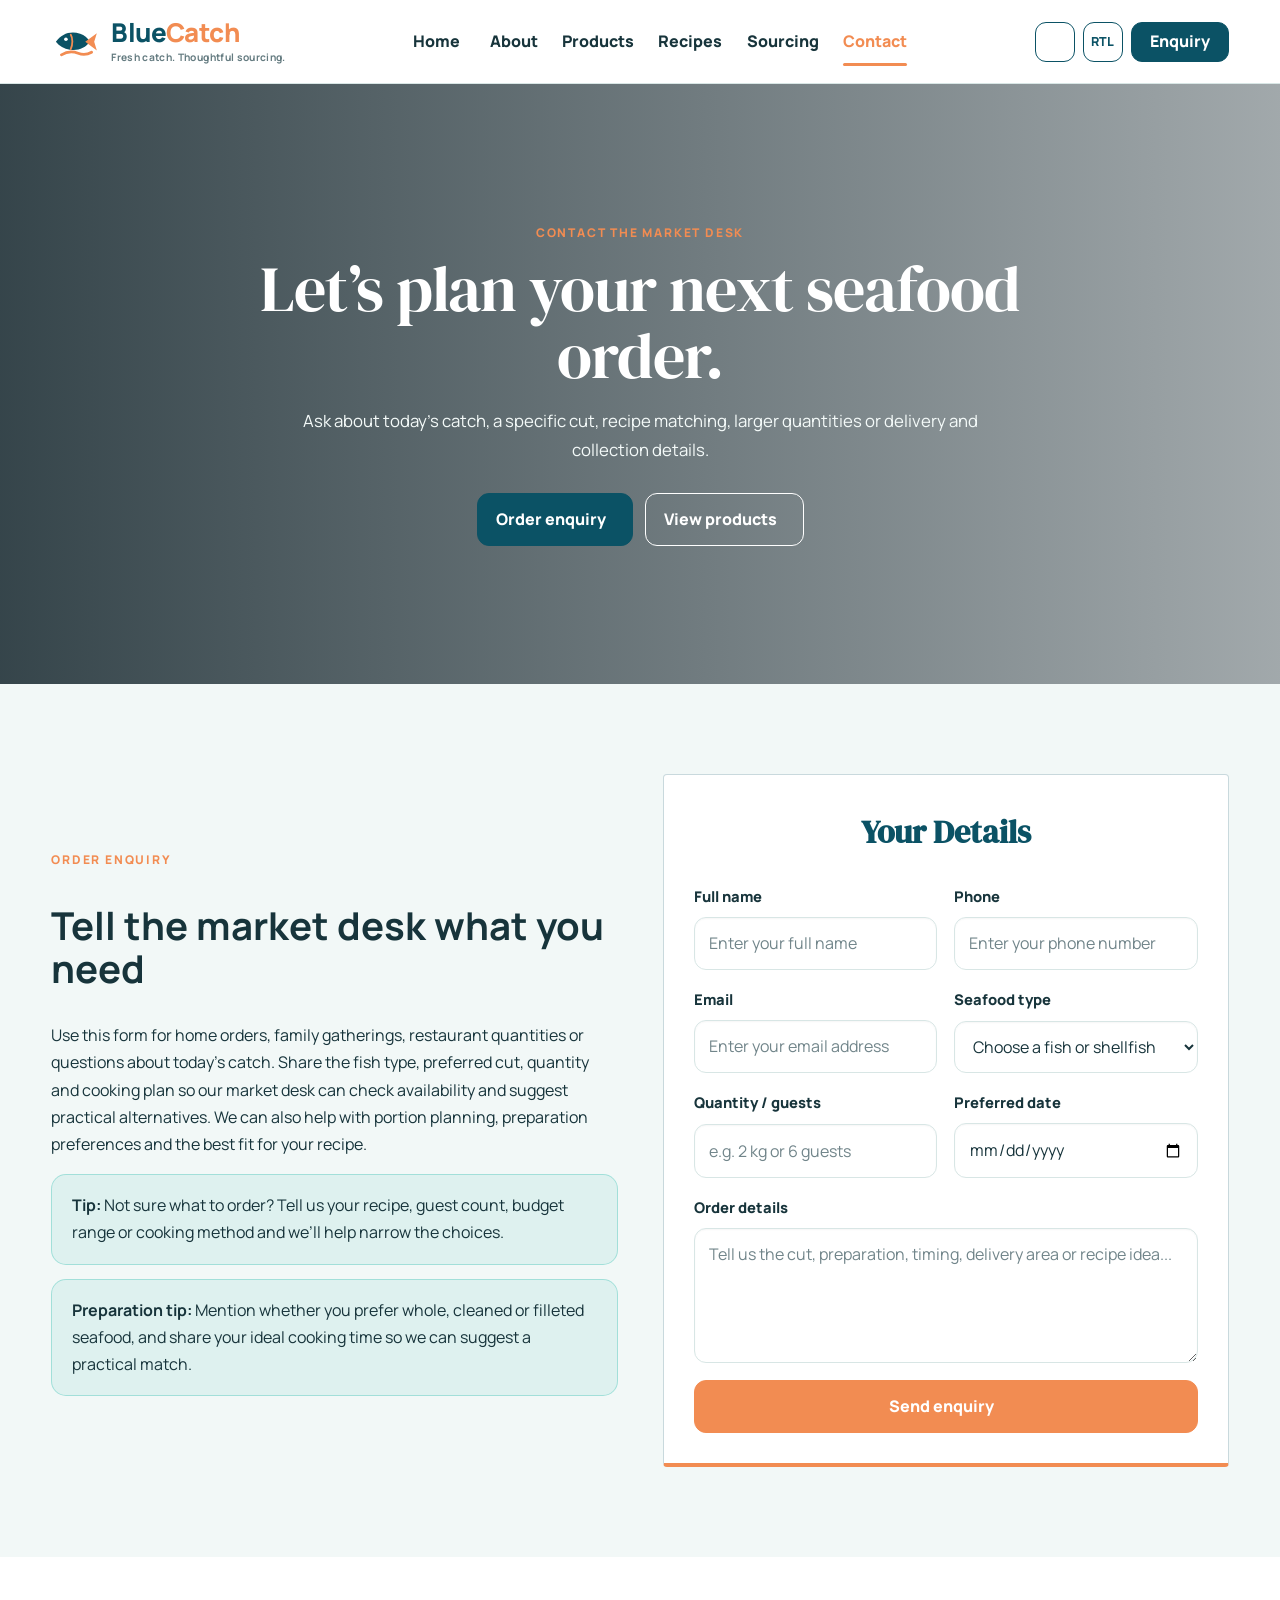
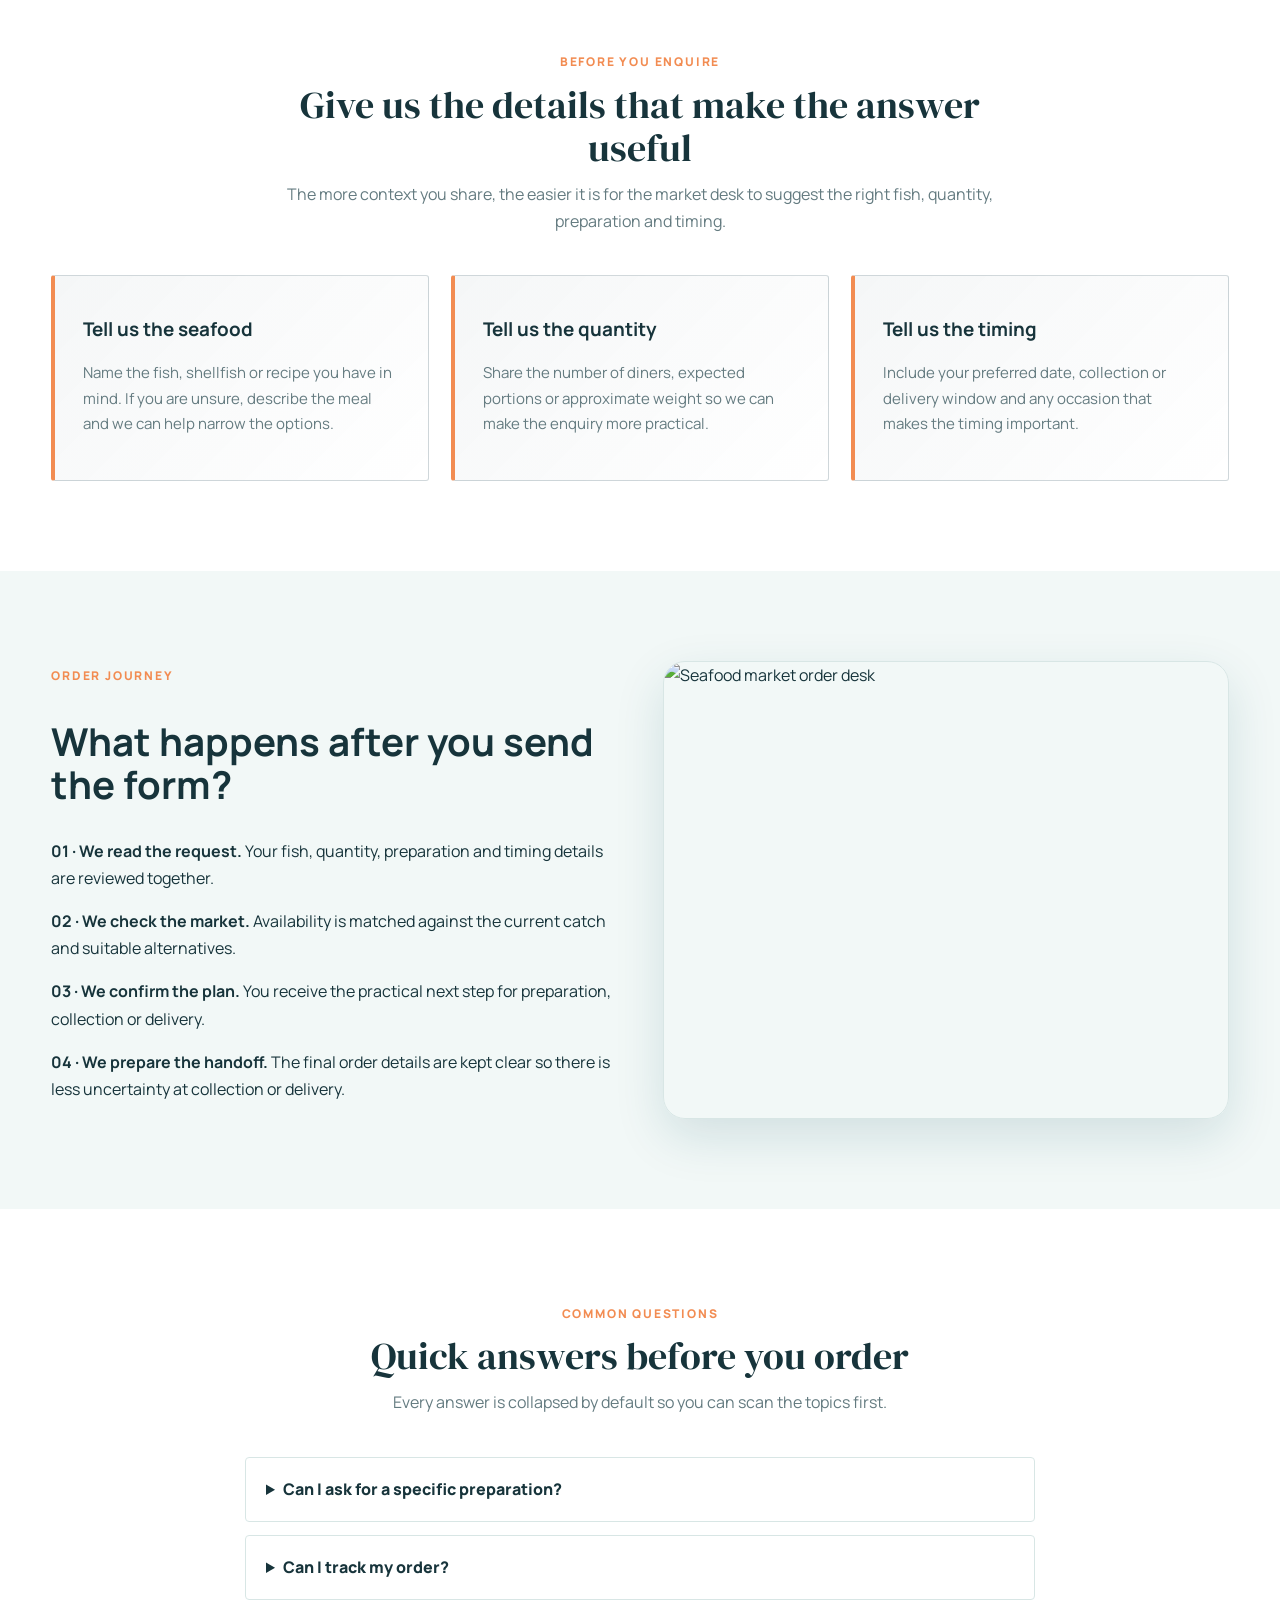
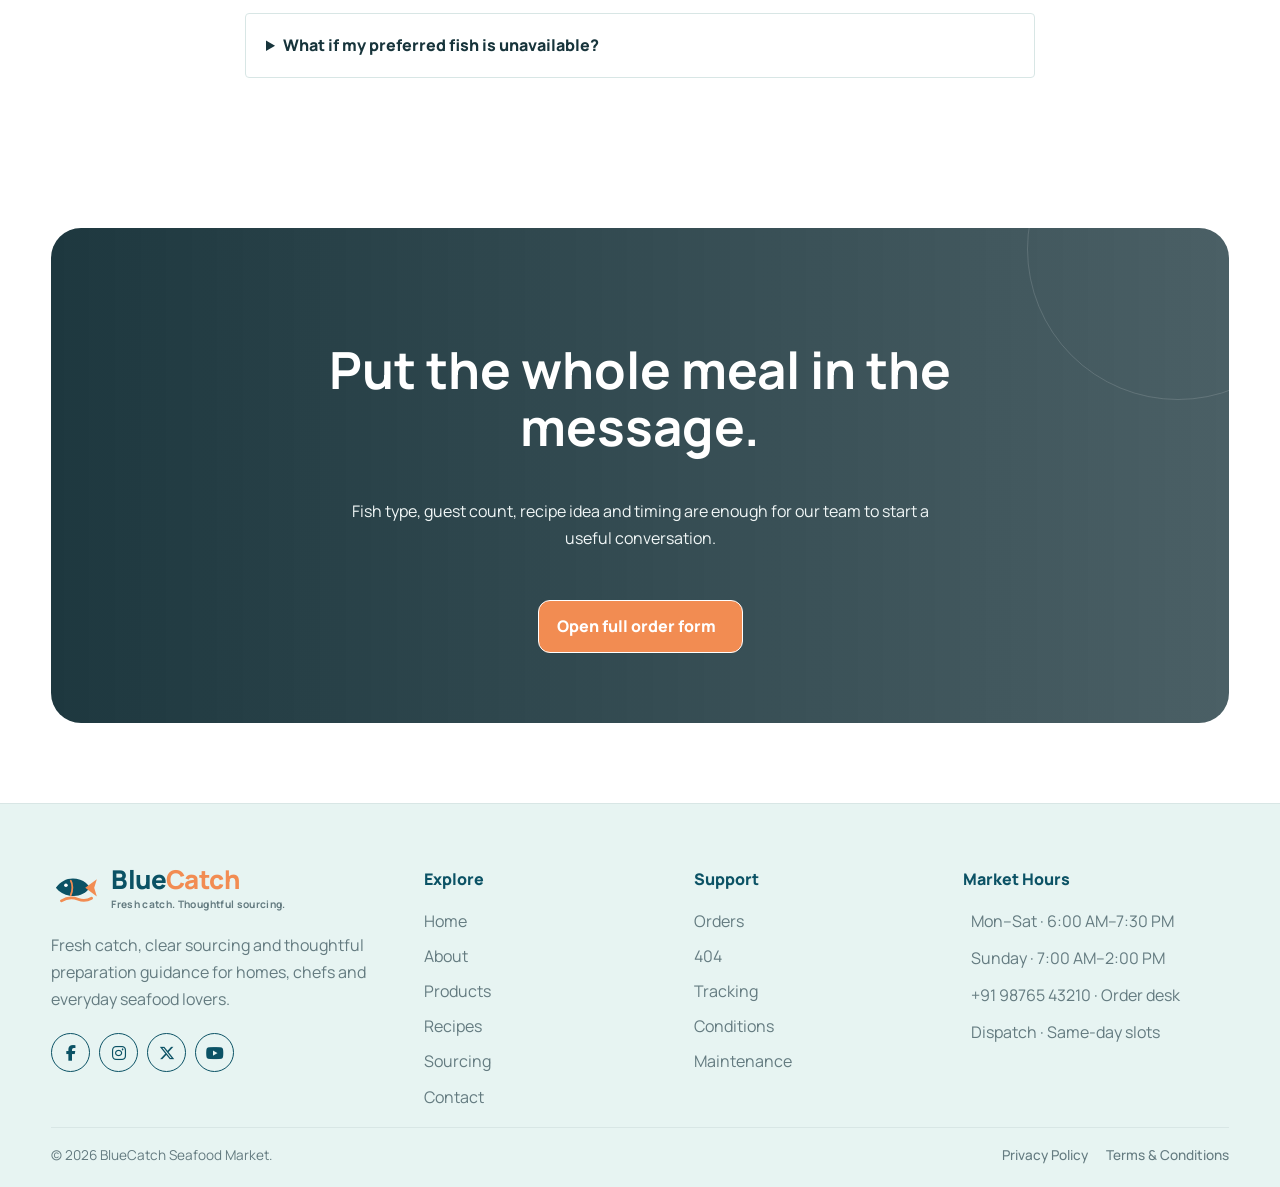
==== commit 8eed7536: "updateddd" ====
--- a/contact.html
+++ b/contact.html
@@ -1,10 +1,269 @@
-<!doctype html><html lang="en"><head><meta charset="utf-8"><meta name="viewport" content="width=device-width,initial-scale=1"><title>Contact and Enquiry | BlueCatch</title><meta name="description" content="BlueCatch fresh seafood and fish market."><link rel="preconnect" href="https://fonts.googleapis.com"><link href="https://fonts.googleapis.com/css2?family=Manrope:wght@400;500;600;700;800&family=DM+Serif+Display&display=swap" rel="stylesheet"><link rel="stylesheet" href="https://cdnjs.cloudflare.com/ajax/libs/font-awesome/6.7.2/css/all.min.css"><link rel="stylesheet" href="contact.css"></head><body><header class="site-header"><div class="container navbar">
-<a class="brand" href="index.html" aria-label="BlueCatch home"><span class="logo-mark" aria-hidden="true"><svg class="brand-fish" viewBox="0 0 72 52" role="img" aria-label="BlueCatch fish and wave"><path d="M7 25.8C15.4 14.2 27.8 9.5 42 14.1C48.1 16 52.6 20 56 25.8C49.5 34.8 39.1 39.1 27.2 37.2C18.8 35.9 11.9 31.9 7 25.8Z" fill="var(--primary)"/><path d="M49.3 25.8L66 13.5L62.2 25.8L66 38.1Z" fill="var(--secondary)"/><circle cx="21.5" cy="22" r="2.6" fill="#fff"/><path d="M15 44.5C23 39.5 31.4 39.2 39 42.2C46.1 45 52.1 44.4 58.5 40.7" fill="none" stroke="var(--secondary)" stroke-width="4" stroke-linecap="round"/><path d="M28.5 15.5C31.5 20.4 31.5 29.5 28.4 36.4" fill="none" stroke="var(--secondary)" stroke-width="2.6" stroke-linecap="round"/></svg></span><span class="brand-copy"><span class="brand-name"><span class="brand-blue">Blue</span><span class="brand-catch">Catch</span></span><span class="brand-subtitle">Fresh catch. Thoughtful sourcing.</span></span></a>
-<nav aria-label="Primary navigation"><ul class="nav-list"><li class="dropdown"><a class="nav-link dropbtn" href="index.html">Home <i data-lucide="chevron-down"></i></a><div class="dropdown-menu"><a href="index.html">Home 1</a><a href="home2.html">Home 2</a></div></li><li><a class="nav-link" href="about.html">About</a></li><li><a class="nav-link" href="products.html">Products</a></li><li><a class="nav-link" href="recipes.html">Recipes</a></li><li><a class="nav-link" href="sourcing.html">Sourcing</a></li><li><a class="nav-link" href="contact.html">Contact</a></li></ul></nav>
-<div class="header-actions"><button class="icon-btn theme-only" data-theme aria-label="Switch to dark mode"><i data-lucide="moon"></i></button><button class="icon-btn rtl-only" data-rtl aria-label="Switch to RTL"><span class="rtl-text">RTL</span></button><a class="btn btn-primary desktop-only header-order" href="booking.html">Enquiry</a><button class="menu-btn" aria-label="Open menu"><i data-lucide="menu"></i></button></div></div>
-<div class="mobile-menu"><a href="index.html">Home 1</a><a href="home2.html">Home 2</a><a href="about.html">About</a><a href="products.html">Products</a><a href="recipes.html">Recipes</a><a href="sourcing.html">Sourcing</a><a href="contact.html">Contact</a><a href="booking.html" class="btn btn-primary">Enquiry</a></div></header><section class="hero hero-left" style="background-image:url('https://images.unsplash.com/photo-1510130387422-82bed34b37e9?auto=format&fit=crop&w=1800&q=88')"><div class="container hero-content"><div class="eyebrow">Contact the market desk</div><h1>Let’s plan your next seafood order.</h1><p>Ask about today’s catch, a specific cut, recipe matching, larger quantities or delivery and collection details.</p><div class="actions"><a class="btn btn-primary" href="booking.html">Order enquiry <i data-lucide="arrow-right"></i></a><a class="btn btn-hero-outline" href="products.html">View products <i data-lucide="arrow-right"></i></a></div></div></section><section class="section alt"><div class="container grid-2"><div><div class="eyebrow">Order enquiry</div><h2>Tell the market desk what you need</h2><p>Use this form for home orders, family gatherings, restaurant quantities or questions about today’s catch. Share the fish type, preferred cut, quantity and cooking plan so our market desk can check availability and suggest practical alternatives. We can also help with portion planning, preparation preferences and the best fit for your recipe.</p><div class="notice"><strong>Tip:</strong> Not sure what to order? Tell us your recipe, guest count, budget range or cooking method and we’ll help narrow the choices.</div><div class="notice contact-tip-followup"><strong>Preparation tip:</strong> Mention whether you prefer whole, cleaned or filleted seafood, and share your ideal cooking time so we can suggest a practical match.</div></div><form class="card card-body contact-enquiry-form" action="#" method="post"><h3 class="form-title">Your Details</h3><div class="form-grid"><div class="form-group"><label for="name">Full name</label><input id="name" name="name" type="text" placeholder="Enter your full name" autocomplete="name" required></div><div class="form-group"><label for="phone">Phone</label><input id="phone" name="phone" type="tel" placeholder="Enter your phone number" autocomplete="tel" required></div><div class="form-group"><label for="email">Email</label><input id="email" name="email" type="email" placeholder="Enter your email address" autocomplete="email"></div><div class="form-group"><label for="type">Seafood type</label><select id="type" name="type"><option>Choose a fish or shellfish</option><option>Mackerel</option><option>Pomfret</option><option>Seabass</option><option>Prawns</option><option>Not sure yet</option></select></div><div class="form-group"><label for="qty">Quantity / guests</label><input id="qty" name="quantity" type="text" placeholder="e.g. 2 kg or 6 guests"></div><div class="form-group"><label for="date">Preferred date</label><input id="date" name="date" type="date"></div><div class="form-group full"><label for="message">Order details</label><textarea id="message" name="message" placeholder="Tell us the cut, preparation, timing, delivery area or recipe idea..."></textarea></div><div class="form-group full"><a class="btn btn-secondary" href="#">Send enquiry <i data-lucide="arrow-right"></i></a></div></div></form></div></section><section class="section"><div class="container"><div class="section-head center"><div class="eyebrow">Before you enquire</div><h2>Give us the details that make the answer useful</h2><p>The more context you share, the easier it is for the market desk to suggest the right fish, quantity, preparation and timing.</p></div><div class="grid-3"><div class="info-card"><i data-lucide="fish"></i><h3>Tell us the seafood</h3><p>Name the fish, shellfish or recipe you have in mind. If you are unsure, describe the meal and we can help narrow the options.</p></div><div class="info-card"><i data-lucide="users"></i><h3>Tell us the quantity</h3><p>Share the number of diners, expected portions or approximate weight so we can make the enquiry more practical.</p></div><div class="info-card"><i data-lucide="calendar-clock"></i><h3>Tell us the timing</h3><p>Include your preferred date, collection or delivery window and any occasion that makes the timing important.</p></div></div></div></section><section class="section alt" id="tracking"><div class="container grid-2"><div><div class="eyebrow">Order journey</div><h2>What happens after you send the form?</h2><div class="journey-list"><p><strong>01 · We read the request.</strong> Your fish, quantity, preparation and timing details are reviewed together.</p><p><strong>02 · We check the market.</strong> Availability is matched against the current catch and suitable alternatives.</p><p><strong>03 · We confirm the plan.</strong> You receive the practical next step for preparation, collection or delivery.</p><p><strong>04 · We prepare the handoff.</strong> The final order details are kept clear so there is less uncertainty at collection or delivery.</p></div></div><div class="media"><img class="media-img" src="https://images.unsplash.com/photo-1515003197210-e0cd71810b5f?auto=format&fit=crop&w=1400&q=88" alt="Seafood market order desk" loading="lazy"></div></div></section><section class="section" id="conditions"><div class="container"><div class="section-head center"><div class="eyebrow">Common questions</div><h2>Quick answers before you order</h2><p>Every answer is collapsed by default so you can scan the topics first.</p></div><div class="faq"><details><summary>Can I ask for a specific preparation?</summary><p>Yes. Include whole, cleaned, portioned or filleted preferences in the enquiry. Availability depends on the day’s supply and fish type.</p></details><details><summary>Can I track my order?</summary><p>After confirmation, use the order details supplied by the market desk for the relevant collection or delivery update.</p></details><details><summary>What if my preferred fish is unavailable?</summary><p>We can suggest a similar option based on texture, cooking method and budget, so you have a useful alternative rather than a dead end.</p></details></div></div></section><section class="cta contact-cta-section"><div class="container"><div class="cta-box contact-cta"><div><h2>Put the whole meal in the message.</h2><p>Fish type, guest count, recipe idea and timing are enough for our team to start a useful conversation.</p></div><a class="btn btn-secondary" href="booking.html">Open full order form <i data-lucide="arrow-right"></i></a></div></div></section><footer class="site-footer"><div class="container"><div class="footer-grid">
-<div class="footer-brand"><a class="brand" href="index.html"><span class="logo-mark" aria-hidden="true"><svg class="brand-fish" viewBox="0 0 72 52" role="img" aria-label="BlueCatch fish and wave"><path d="M7 25.8C15.4 14.2 27.8 9.5 42 14.1C48.1 16 52.6 20 56 25.8C49.5 34.8 39.1 39.1 27.2 37.2C18.8 35.9 11.9 31.9 7 25.8Z" fill="var(--primary)"/><path d="M49.3 25.8L66 13.5L62.2 25.8L66 38.1Z" fill="var(--secondary)"/><circle cx="21.5" cy="22" r="2.6" fill="#fff"/><path d="M15 44.5C23 39.5 31.4 39.2 39 42.2C46.1 45 52.1 44.4 58.5 40.7" fill="none" stroke="var(--secondary)" stroke-width="4" stroke-linecap="round"/><path d="M28.5 15.5C31.5 20.4 31.5 29.5 28.4 36.4" fill="none" stroke="var(--secondary)" stroke-width="2.6" stroke-linecap="round"/></svg></span><span class="brand-copy"><span class="brand-name"><span class="brand-blue">Blue</span><span class="brand-catch">Catch</span></span><span class="brand-subtitle">Fresh catch. Thoughtful sourcing.</span></span></a><p>Fresh catch, clear sourcing and thoughtful preparation guidance for homes, chefs and everyday seafood lovers.</p><div class="socials"><a href="#" aria-label="Facebook"><i class="fa-brands fa-facebook-f"></i></a><a href="#" aria-label="Instagram"><i class="fa-brands fa-instagram"></i></a><a href="#" aria-label="X"><i class="fa-brands fa-x-twitter"></i></a><a href="#" aria-label="YouTube"><i class="fa-brands fa-youtube"></i></a></div></div>
-<div><div class="footer-title">Explore</div><ul class="footer-links"><li><a href="index.html">Home</a></li><li><a href="about.html">About</a></li><li><a href="products.html">Products</a></li><li><a href="recipes.html">Recipes</a></li><li><a href="sourcing.html">Sourcing</a></li><li><a href="contact.html">Contact</a></li></ul></div>
-<div><div class="footer-title">Support</div><ul class="footer-links"><li><a href="booking.html">Orders</a></li><li><a href="404.html">404</a></li><li><a href="contact.html#tracking">Tracking</a></li><li><a href="contact.html#conditions">Conditions</a></li><li><a href="maintenance.html">Maintenance</a></li></ul></div>
-<div><div class="footer-title">Market Hours</div><ul class="footer-links hours"><li><i data-lucide="sunrise"></i> Mon–Sat · 6:00 AM–7:30 PM</li><li><i data-lucide="sun"></i> Sunday · 7:00 AM–2:00 PM</li><li><i data-lucide="phone"></i> +91 98765 43210 · Order desk</li><li><i data-lucide="clock-3"></i> Dispatch · Same-day slots</li></ul></div></div>
-<div class="footer-bottom"><span>© <span data-year></span> BlueCatch Seafood Market.</span><span class="footer-policy-links"><a href="privacy-policy.html">Privacy Policy</a><a href="terms-conditions.html">Terms &amp; Conditions</a></span></div></div></footer><script src="https://unpkg.com/lucide@latest/dist/umd/lucide.js"></script><script src="script.js"></script></body></html>+<!doctype html>
+<html lang="en">
+
+<head>
+    <meta charset="utf-8">
+    <meta name="viewport" content="width=device-width,initial-scale=1">
+    <title>Contact and Enquiry | BlueCatch</title>
+    <meta name="description" content="BlueCatch fresh seafood and fish market.">
+    <link rel="preconnect" href="https://fonts.googleapis.com">
+    <link
+        href="https://fonts.googleapis.com/css2?family=Manrope:wght@400;500;600;700;800&family=DM+Serif+Display&display=swap"
+        rel="stylesheet">
+    <link rel="stylesheet" href="https://cdnjs.cloudflare.com/ajax/libs/font-awesome/6.7.2/css/all.min.css">
+    <link rel="stylesheet" href="contact.css">
+</head>
+
+<body>
+    <header class="site-header">
+        <div class="container navbar">
+            <a class="brand" href="index.html" aria-label="BlueCatch home"><span class="logo-mark"
+                    aria-hidden="true"><svg class="brand-fish" viewBox="0 0 72 52" role="img"
+                        aria-label="BlueCatch fish and wave">
+                        <path
+                            d="M7 25.8C15.4 14.2 27.8 9.5 42 14.1C48.1 16 52.6 20 56 25.8C49.5 34.8 39.1 39.1 27.2 37.2C18.8 35.9 11.9 31.9 7 25.8Z"
+                            fill="var(--primary)" />
+                        <path d="M49.3 25.8L66 13.5L62.2 25.8L66 38.1Z" fill="var(--secondary)" />
+                        <circle cx="21.5" cy="22" r="2.6" fill="#fff" />
+                        <path d="M15 44.5C23 39.5 31.4 39.2 39 42.2C46.1 45 52.1 44.4 58.5 40.7" fill="none"
+                            stroke="var(--secondary)" stroke-width="4" stroke-linecap="round" />
+                        <path d="M28.5 15.5C31.5 20.4 31.5 29.5 28.4 36.4" fill="none" stroke="var(--secondary)"
+                            stroke-width="2.6" stroke-linecap="round" />
+                    </svg></span><span class="brand-copy"><span class="brand-name"><span
+                            class="brand-blue">Blue</span><span class="brand-catch">Catch</span></span><span
+                        class="brand-subtitle">Fresh catch. Thoughtful sourcing.</span></span></a>
+            <nav aria-label="Primary navigation">
+                <ul class="nav-list">
+                    <li class="dropdown"><a class="nav-link dropbtn" href="index.html">Home <i
+                                data-lucide="chevron-down"></i></a>
+                        <div class="dropdown-menu"><a href="index.html">Home 1</a><a href="home2.html">Home 2</a></div>
+                    </li>
+                    <li><a class="nav-link" href="about.html">About</a></li>
+                    <li><a class="nav-link" href="products.html">Products</a></li>
+                    <li><a class="nav-link" href="recipes.html">Recipes</a></li>
+                    <li><a class="nav-link" href="sourcing.html">Sourcing</a></li>
+                    <li><a class="nav-link" href="contact.html">Contact</a></li>
+                </ul>
+            </nav>
+            <div class="header-actions"><button class="icon-btn theme-only" data-theme
+                    aria-label="Switch to dark mode"><i data-lucide="moon"></i></button><button
+                    class="icon-btn rtl-only" data-rtl aria-label="Switch to RTL"><span
+                        class="rtl-text">RTL</span></button><a class="btn btn-primary desktop-only header-order"
+                    href="booking.html">Enquiry</a><button class="menu-btn" aria-label="Open menu"><i
+                        data-lucide="menu"></i></button></div>
+        </div>
+        <div class="mobile-menu"><a href="index.html">Home 1</a><a href="home2.html">Home 2</a><a
+                href="about.html">About</a><a href="products.html">Products</a><a href="recipes.html">Recipes</a><a
+                href="sourcing.html">Sourcing</a><a href="contact.html">Contact</a><a href="booking.html"
+                class="btn btn-primary">Enquiry</a></div>
+    </header>
+    <section class="hero hero-center"
+        style="background-image:url('https://i.pinimg.com/736x/8a/63/f4/8a63f4d5815008fcceae558990da2fe6.jpg')">
+        <div class="container hero-content">
+            <div class="eyebrow">Contact the market desk</div>
+            <h1>Let’s plan your next seafood order.</h1>
+            <p>Ask about today’s catch, a specific cut, recipe matching, larger quantities or delivery and collection
+                details.</p>
+            <div class="actions"><a class="btn btn-primary" href="booking.html">Order enquiry <i
+                        data-lucide="arrow-right"></i></a><a class="btn btn-hero-outline" href="products.html">View
+                    products <i data-lucide="arrow-right"></i></a></div>
+        </div>
+    </section>
+    <section class="section alt">
+        <div class="container grid-2">
+            <div>
+                <div class="eyebrow">Order enquiry</div>
+                <h2>Tell the market desk what you need</h2>
+                <p>Use this form for home orders, family gatherings, restaurant quantities or questions about today’s
+                    catch. Share the fish type, preferred cut, quantity and cooking plan so our market desk can check
+                    availability and suggest practical alternatives. We can also help with portion planning, preparation
+                    preferences and the best fit for your recipe.</p>
+                <div class="notice"><strong>Tip:</strong> Not sure what to order? Tell us your recipe, guest count,
+                    budget range or cooking method and we’ll help narrow the choices.</div>
+                <div class="notice contact-tip-followup"><strong>Preparation tip:</strong> Mention whether you prefer
+                    whole, cleaned or filleted seafood, and share your ideal cooking time so we can suggest a practical
+                    match.</div>
+            </div>
+            <form class="card card-body contact-enquiry-form" action="#" method="post">
+                <h3 class="form-title">Your Details</h3>
+                <div class="form-grid">
+                    <div class="form-group"><label for="name">Full name</label><input id="name" name="name" type="text"
+                            placeholder="Enter your full name" autocomplete="name" required></div>
+                    <div class="form-group"><label for="phone">Phone</label><input id="phone" name="phone" type="tel"
+                            placeholder="Enter your phone number" autocomplete="tel" required></div>
+                    <div class="form-group"><label for="email">Email</label><input id="email" name="email" type="email"
+                            placeholder="Enter your email address" autocomplete="email"></div>
+                    <div class="form-group"><label for="type">Seafood type</label><select id="type" name="type">
+                            <option>Choose a fish or shellfish</option>
+                            <option>Mackerel</option>
+                            <option>Pomfret</option>
+                            <option>Seabass</option>
+                            <option>Prawns</option>
+                            <option>Not sure yet</option>
+                        </select></div>
+                    <div class="form-group"><label for="qty">Quantity / guests</label><input id="qty" name="quantity"
+                            type="text" placeholder="e.g. 2 kg or 6 guests"></div>
+                    <div class="form-group"><label for="date">Preferred date</label><input id="date" name="date"
+                            type="date"></div>
+                    <div class="form-group full"><label for="message">Order details</label><textarea id="message"
+                            name="message"
+                            placeholder="Tell us the cut, preparation, timing, delivery area or recipe idea..."></textarea>
+                    </div>
+                    <div class="form-group full"><a class="btn btn-secondary" href="#">Send enquiry <i
+                                data-lucide="arrow-right"></i></a></div>
+                </div>
+            </form>
+        </div>
+    </section>
+    <section class="section">
+        <div class="container">
+            <div class="section-head center">
+                <div class="eyebrow">Before you enquire</div>
+                <h2>Give us the details that make the answer useful</h2>
+                <p>The more context you share, the easier it is for the market desk to suggest the right fish, quantity,
+                    preparation and timing.</p>
+            </div>
+            <div class="grid-3">
+                <div class="info-card"><i data-lucide="fish"></i>
+                    <h3>Tell us the seafood</h3>
+                    <p>Name the fish, shellfish or recipe you have in mind. If you are unsure, describe the meal and we
+                        can help narrow the options.</p>
+                </div>
+                <div class="info-card"><i data-lucide="users"></i>
+                    <h3>Tell us the quantity</h3>
+                    <p>Share the number of diners, expected portions or approximate weight so we can make the enquiry
+                        more practical.</p>
+                </div>
+                <div class="info-card"><i data-lucide="calendar-clock"></i>
+                    <h3>Tell us the timing</h3>
+                    <p>Include your preferred date, collection or delivery window and any occasion that makes the timing
+                        important.</p>
+                </div>
+            </div>
+        </div>
+    </section>
+    <section class="section alt" id="tracking">
+        <div class="container grid-2">
+            <div>
+                <div class="eyebrow">Order journey</div>
+                <h2>What happens after you send the form?</h2>
+                <div class="journey-list">
+                    <p><strong>01 · We read the request.</strong> Your fish, quantity, preparation and timing details
+                        are reviewed together.</p>
+                    <p><strong>02 · We check the market.</strong> Availability is matched against the current catch and
+                        suitable alternatives.</p>
+                    <p><strong>03 · We confirm the plan.</strong> You receive the practical next step for preparation,
+                        collection or delivery.</p>
+                    <p><strong>04 · We prepare the handoff.</strong> The final order details are kept clear so there is
+                        less uncertainty at collection or delivery.</p>
+                </div>
+            </div>
+            <div class="media"><img class="media-img"
+                    src="https://i.pinimg.com/736x/88/77/2e/88772ec574e895f5c76aad159a95e8bf.jpg"
+                    alt="Seafood market order desk" loading="lazy"></div>
+        </div>
+    </section>
+    <section class="section" id="conditions">
+        <div class="container">
+            <div class="section-head center">
+                <div class="eyebrow">Common questions</div>
+                <h2>Quick answers before you order</h2>
+                <p>Every answer is collapsed by default so you can scan the topics first.</p>
+            </div>
+            <div class="faq">
+                <details>
+                    <summary>Can I ask for a specific preparation?</summary>
+                    <p>Yes. Include whole, cleaned, portioned or filleted preferences in the enquiry. Availability
+                        depends on the day’s supply and fish type.</p>
+                </details>
+                <details>
+                    <summary>Can I track my order?</summary>
+                    <p>After confirmation, use the order details supplied by the market desk for the relevant collection
+                        or delivery update.</p>
+                </details>
+                <details>
+                    <summary>What if my preferred fish is unavailable?</summary>
+                    <p>We can suggest a similar option based on texture, cooking method and budget, so you have a useful
+                        alternative rather than a dead end.</p>
+                </details>
+            </div>
+        </div>
+    </section>
+    <section class="cta contact-cta-section">
+        <div class="container">
+            <div class="cta-box contact-cta">
+                <div>
+                    <h2>Put the whole meal in the message.</h2>
+                    <p>Fish type, guest count, recipe idea and timing are enough for our team to start a useful
+                        conversation.</p>
+                </div><a class="btn btn-secondary" href="booking.html">Open full order form <i
+                        data-lucide="arrow-right"></i></a>
+            </div>
+        </div>
+    </section>
+    <footer class="site-footer">
+        <div class="container">
+            <div class="footer-grid">
+                <div class="footer-brand"><a class="brand" href="index.html"><span class="logo-mark"
+                            aria-hidden="true"><svg class="brand-fish" viewBox="0 0 72 52" role="img"
+                                aria-label="BlueCatch fish and wave">
+                                <path
+                                    d="M7 25.8C15.4 14.2 27.8 9.5 42 14.1C48.1 16 52.6 20 56 25.8C49.5 34.8 39.1 39.1 27.2 37.2C18.8 35.9 11.9 31.9 7 25.8Z"
+                                    fill="var(--primary)" />
+                                <path d="M49.3 25.8L66 13.5L62.2 25.8L66 38.1Z" fill="var(--secondary)" />
+                                <circle cx="21.5" cy="22" r="2.6" fill="#fff" />
+                                <path d="M15 44.5C23 39.5 31.4 39.2 39 42.2C46.1 45 52.1 44.4 58.5 40.7" fill="none"
+                                    stroke="var(--secondary)" stroke-width="4" stroke-linecap="round" />
+                                <path d="M28.5 15.5C31.5 20.4 31.5 29.5 28.4 36.4" fill="none" stroke="var(--secondary)"
+                                    stroke-width="2.6" stroke-linecap="round" />
+                            </svg></span><span class="brand-copy"><span class="brand-name"><span
+                                    class="brand-blue">Blue</span><span class="brand-catch">Catch</span></span><span
+                                class="brand-subtitle">Fresh catch. Thoughtful sourcing.</span></span></a>
+                    <p>Fresh catch, clear sourcing and thoughtful preparation guidance for homes, chefs and everyday
+                        seafood lovers.</p>
+                    <div class="socials"><a href="#" aria-label="Facebook"><i class="fa-brands fa-facebook-f"></i></a><a
+                            href="#" aria-label="Instagram"><i class="fa-brands fa-instagram"></i></a><a href="#"
+                            aria-label="X"><i class="fa-brands fa-x-twitter"></i></a><a href="#" aria-label="YouTube"><i
+                                class="fa-brands fa-youtube"></i></a></div>
+                </div>
+                <div>
+                    <div class="footer-title">Explore</div>
+                    <ul class="footer-links">
+                        <li><a href="index.html">Home</a></li>
+                        <li><a href="about.html">About</a></li>
+                        <li><a href="products.html">Products</a></li>
+                        <li><a href="recipes.html">Recipes</a></li>
+                        <li><a href="sourcing.html">Sourcing</a></li>
+                        <li><a href="contact.html">Contact</a></li>
+                    </ul>
+                </div>
+                <div>
+                    <div class="footer-title">Support</div>
+                    <ul class="footer-links">
+                        <li><a href="booking.html">Orders</a></li>
+                        <li><a href="404.html">404</a></li>
+                        <li><a href="contact.html#tracking">Tracking</a></li>
+                        <li><a href="contact.html#conditions">Conditions</a></li>
+                        <li><a href="maintenance.html">Maintenance</a></li>
+                    </ul>
+                </div>
+                <div>
+                    <div class="footer-title">Market Hours</div>
+                    <ul class="footer-links hours">
+                        <li><i data-lucide="sunrise"></i> Mon–Sat · 6:00 AM–7:30 PM</li>
+                        <li><i data-lucide="sun"></i> Sunday · 7:00 AM–2:00 PM</li>
+                        <li><i data-lucide="phone"></i> +91 98765 43210 · Order desk</li>
+                        <li><i data-lucide="clock-3"></i> Dispatch · Same-day slots</li>
+                    </ul>
+                </div>
+            </div>
+            <div class="footer-bottom"><span>© <span data-year></span> BlueCatch Seafood Market.</span><span
+                    class="footer-policy-links"><a href="privacy-policy.html">Privacy Policy</a><a
+                        href="terms-conditions.html">Terms &amp; Conditions</a></span></div>
+        </div>
+    </footer>
+    <script src="https://unpkg.com/lucide@latest/dist/umd/lucide.js"></script>
+    <script src="script.js"></script>
+</body>
+
+</html>
